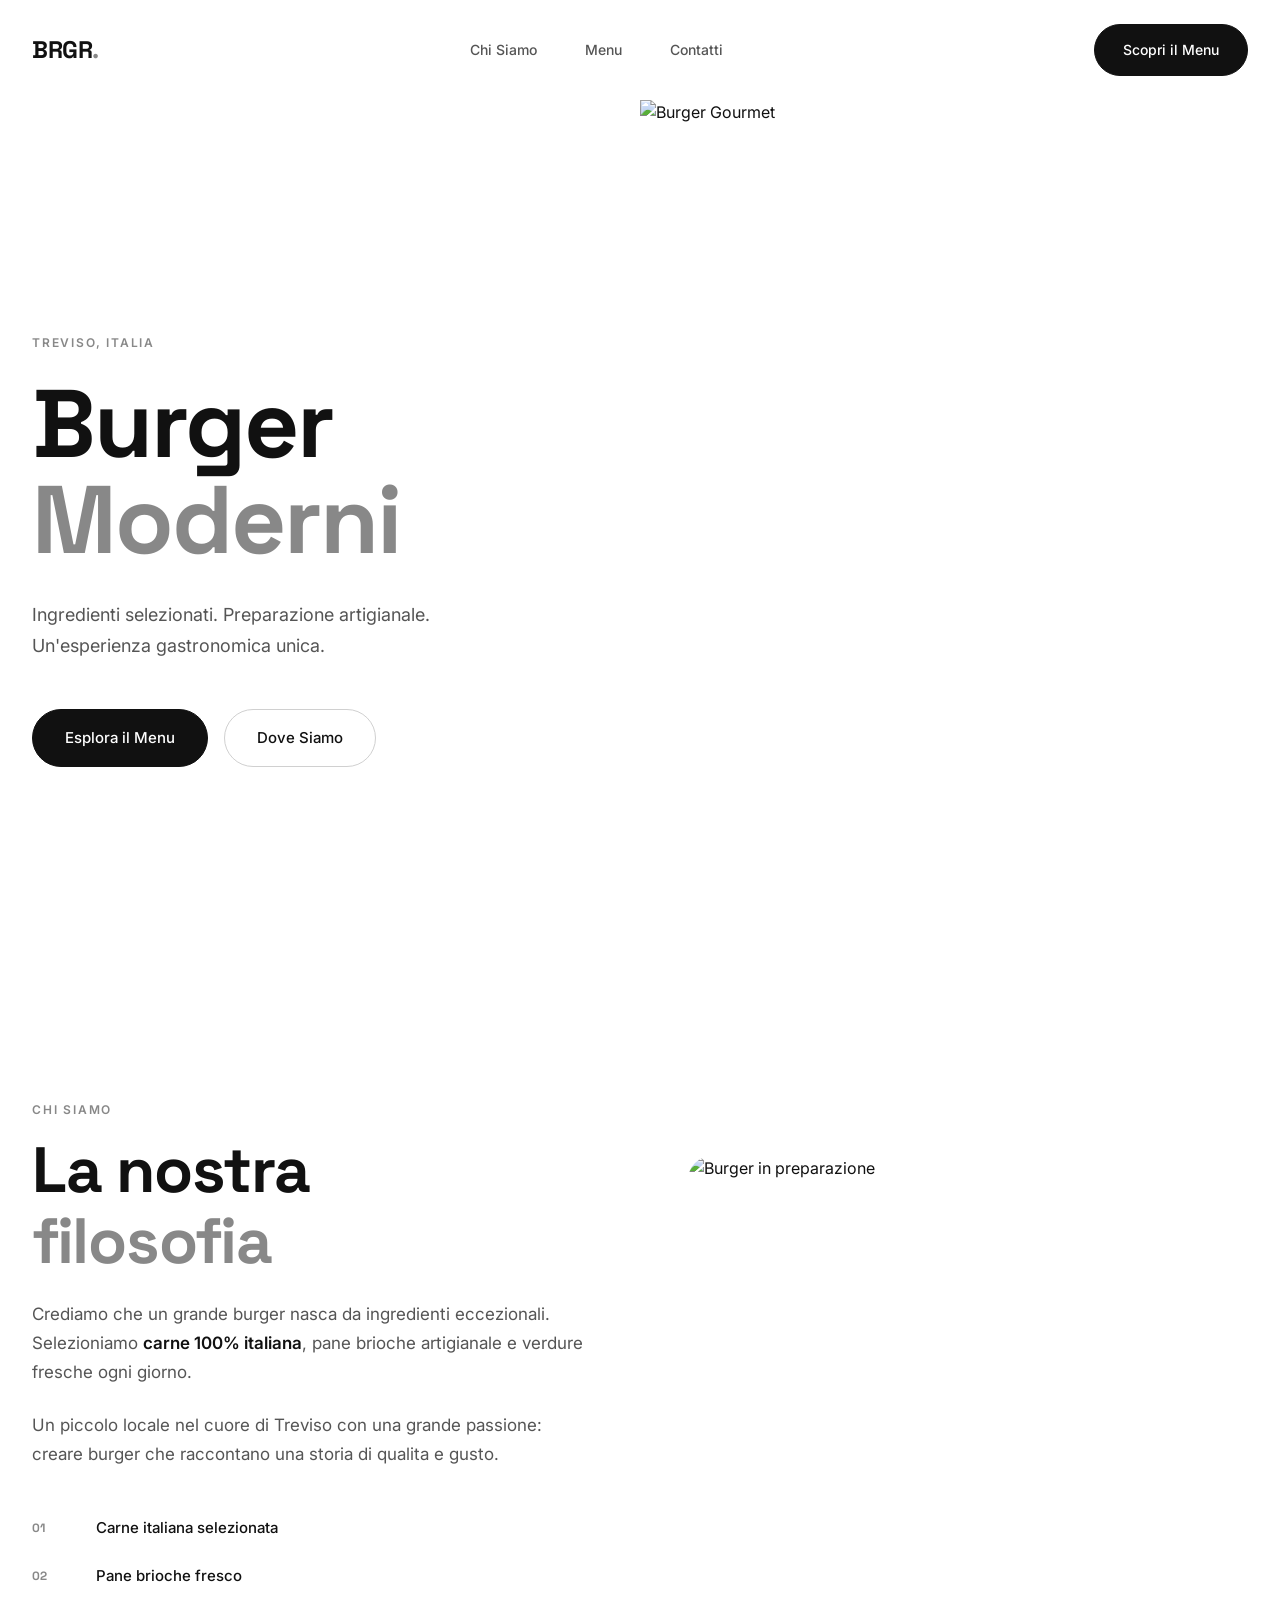
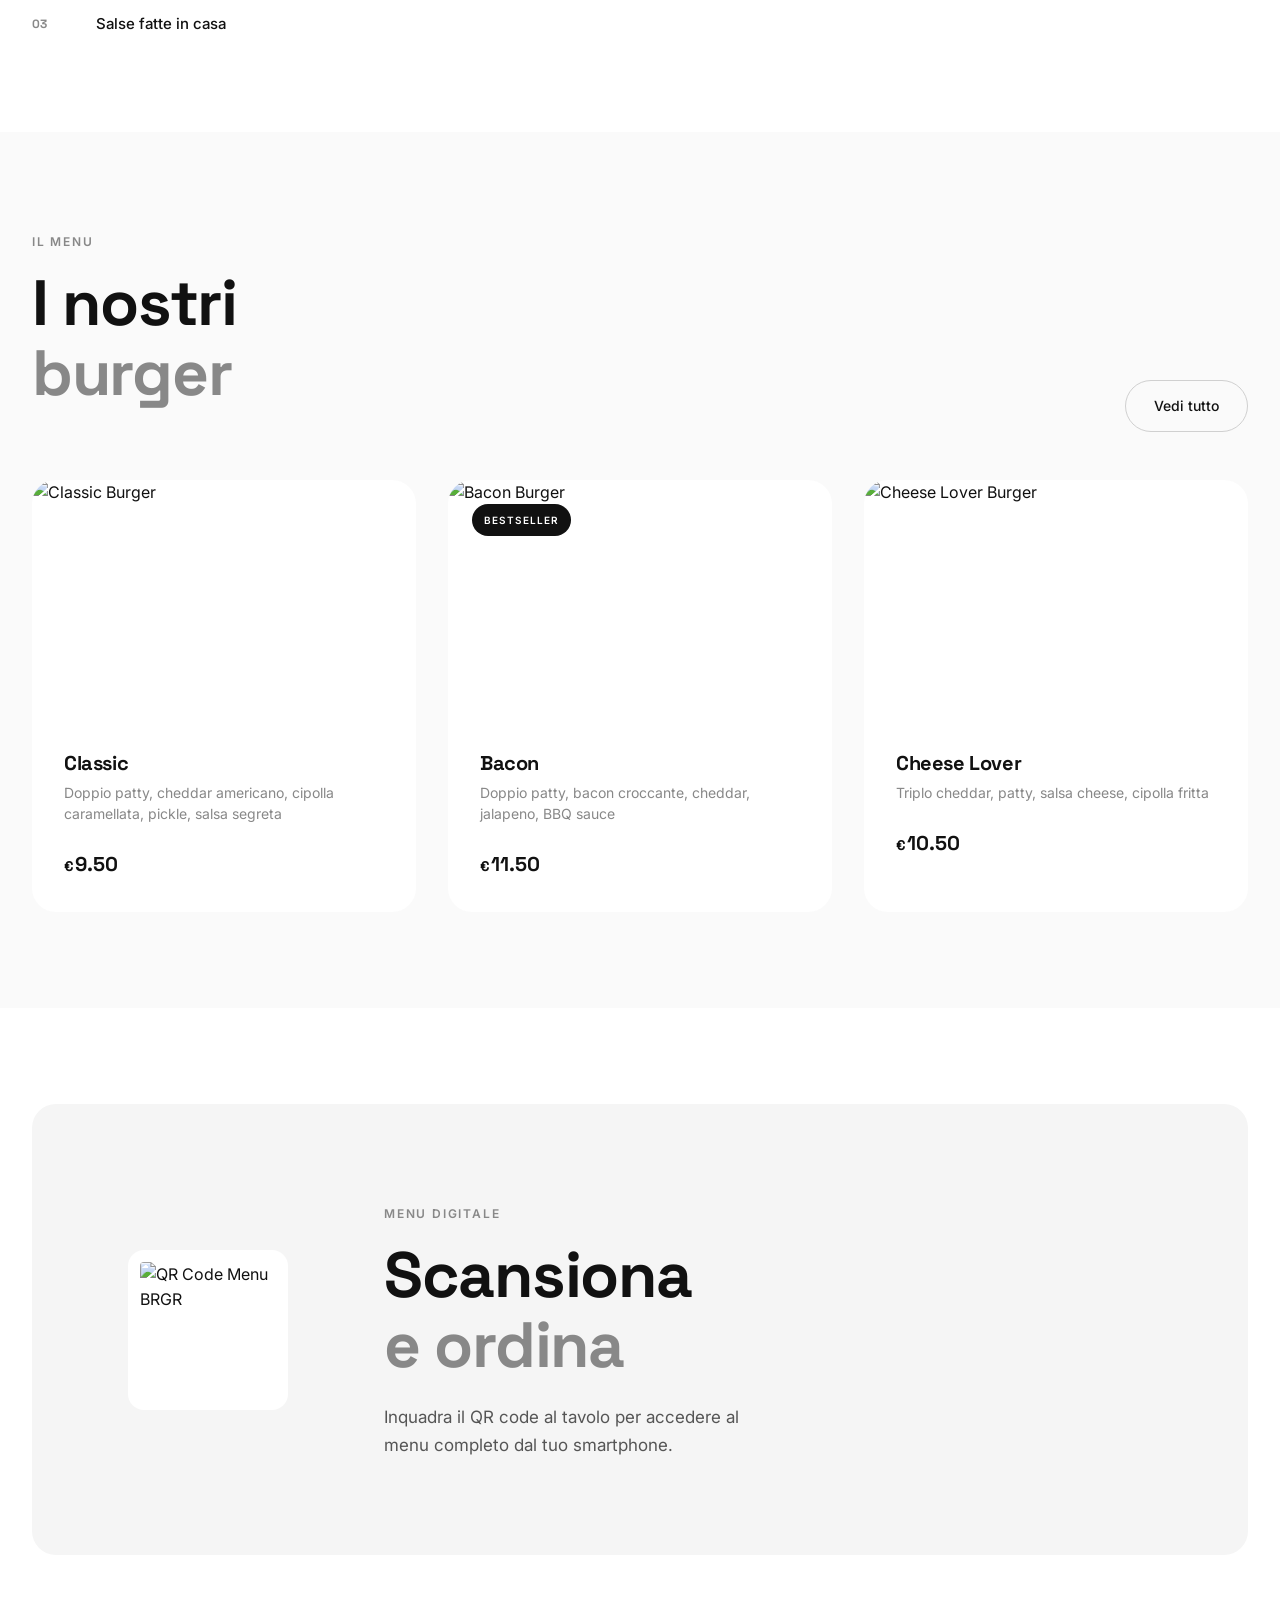
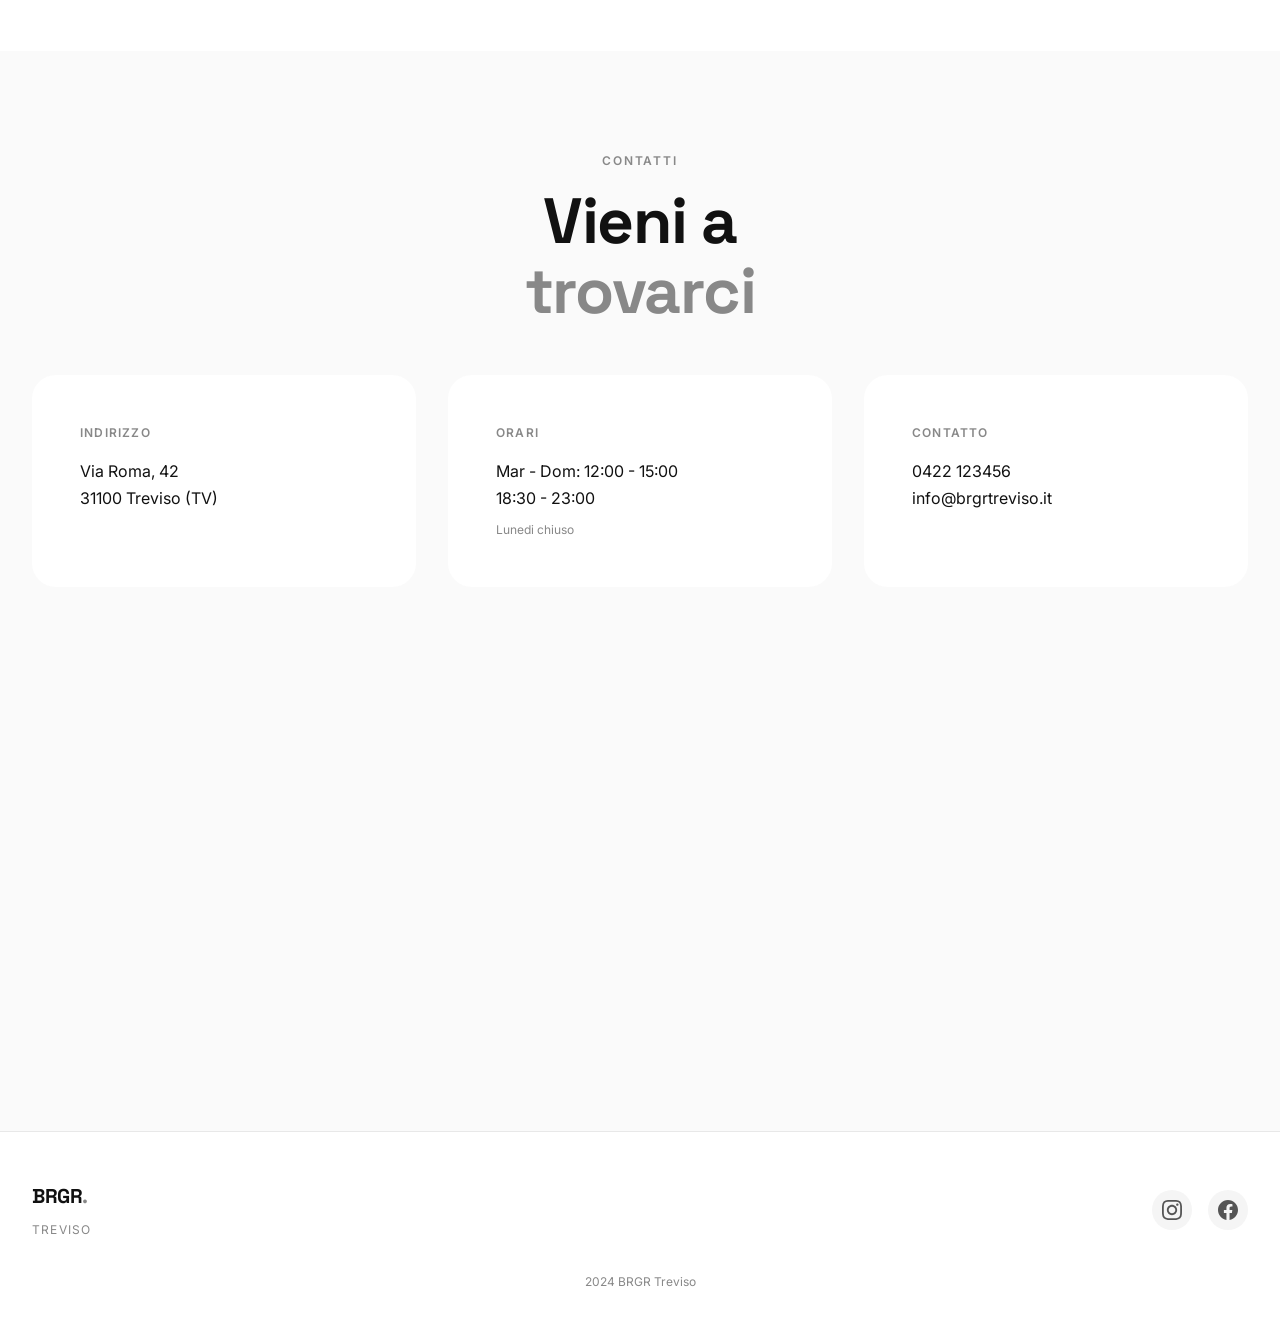
==== index.html @ 67b31c90 "Initial commit: Burger Modern website - Homepage (index.html) - Menu page (menu.html) - Styles (styl" ====
<!DOCTYPE html>
<html lang="it">
<head>
    <meta charset="UTF-8">
    <meta name="viewport" content="width=device-width, initial-scale=1.0">
    <title>BRGR Treviso | Hamburgeria Moderna</title>
    <meta name="description" content="BRGR Treviso - Burger artigianali moderni nel cuore di Treviso. Carne 100% italiana, ingredienti freschi e birre artigianali.">

    <!-- Font Modern/Minimal -->
    <link rel="preconnect" href="https://fonts.googleapis.com">
    <link rel="preconnect" href="https://fonts.gstatic.com" crossorigin>
    <link href="https://fonts.googleapis.com/css2?family=Space+Grotesk:wght@400;500;700&family=Inter:wght@400;500;600&display=swap" rel="stylesheet">

    <link rel="stylesheet" href="styles.css">
</head>
<body>
    <!-- Header -->
    <header class="header">
        <div class="container">
            <a href="index.html" class="logo">
                <span class="logo-text">BRGR<span class="highlight">.</span></span>
            </a>
            <nav class="nav">
                <a href="#chi-siamo">Chi Siamo</a>
                <a href="menu.html">Menu</a>
                <a href="#contatti">Contatti</a>
            </nav>
            <a href="menu.html" class="btn btn-primary">Scopri il Menu</a>
            <button class="mobile-menu-btn" aria-label="Menu">
                <span></span>
                <span></span>
            </button>
        </div>
    </header>

    <!-- Hero Section -->
    <section class="hero">
        <div class="hero-content">
            <p class="hero-tag">Treviso, Italia</p>
            <h1 class="hero-title">Burger<br><span class="highlight">Moderni</span></h1>
            <p class="hero-desc">Ingredienti selezionati. Preparazione artigianale.<br>Un'esperienza gastronomica unica.</p>
            <div class="hero-buttons">
                <a href="menu.html" class="btn btn-primary btn-lg">Esplora il Menu</a>
                <a href="#contatti" class="btn btn-outline btn-lg">Dove Siamo</a>
            </div>
        </div>
        <div class="hero-image">
            <img src="https://images.unsplash.com/photo-1568901346375-23c9450c58cd?w=800" alt="Burger Gourmet">
        </div>
    </section>

    <!-- Chi Siamo -->
    <section id="chi-siamo" class="section section-about">
        <div class="container">
            <div class="section-grid">
                <div class="about-content">
                    <span class="section-tag">Chi Siamo</span>
                    <h2 class="section-title">La nostra<br><span class="highlight">filosofia</span></h2>
                    <p>Crediamo che un grande burger nasca da ingredienti eccezionali. Selezioniamo <strong>carne 100% italiana</strong>, pane brioche artigianale e verdure fresche ogni giorno.</p>
                    <p>Un piccolo locale nel cuore di Treviso con una grande passione: creare burger che raccontano una storia di qualita e gusto.</p>
                    <div class="features">
                        <div class="feature">
                            <span class="feature-number">01</span>
                            <span class="feature-text">Carne italiana selezionata</span>
                        </div>
                        <div class="feature">
                            <span class="feature-number">02</span>
                            <span class="feature-text">Pane brioche fresco</span>
                        </div>
                        <div class="feature">
                            <span class="feature-number">03</span>
                            <span class="feature-text">Salse fatte in casa</span>
                        </div>
                    </div>
                </div>
                <div class="about-image">
                    <img src="https://dynamic-media-cdn.tripadvisor.com/media/photo-o/25/18/0e/8a/original-smash-burger.jpg?w=600&h=-1&s=1" alt="Burger in preparazione" class="about-img">
                </div>
            </div>
        </div>
    </section>

    <!-- Menu Preview -->
    <section class="section section-menu-preview">
        <div class="container">
            <div class="section-header">
                <div>
                    <span class="section-tag">Il Menu</span>
                    <h2 class="section-title">I nostri<br><span class="highlight">burger</span></h2>
                </div>
                <a href="menu.html" class="btn btn-outline">Vedi tutto</a>
            </div>

            <div class="menu-preview-grid">
                <div class="menu-card">
                    <div class="menu-card-image">
                        <img src="https://images.unsplash.com/photo-1568901346375-23c9450c58cd?w=400" alt="Classic Burger">
                    </div>
                    <div class="menu-card-content">
                        <h3>Classic</h3>
                        <p>Doppio patty, cheddar americano, cipolla caramellata, pickle, salsa segreta</p>
                        <span class="price">9.50</span>
                    </div>
                </div>
                <div class="menu-card">
                    <span class="badge">Bestseller</span>
                    <div class="menu-card-image">
                        <img src="https://images.unsplash.com/photo-1553979459-d2229ba7433b?w=400" alt="Bacon Burger">
                    </div>
                    <div class="menu-card-content">
                        <h3>Bacon</h3>
                        <p>Doppio patty, bacon croccante, cheddar, jalapeno, BBQ sauce</p>
                        <span class="price">11.50</span>
                    </div>
                </div>
                <div class="menu-card">
                    <div class="menu-card-image">
                        <img src="https://images.unsplash.com/photo-1594212699903-ec8a3eca50f5?w=400" alt="Cheese Lover Burger">
                    </div>
                    <div class="menu-card-content">
                        <h3>Cheese Lover</h3>
                        <p>Triplo cheddar, patty, salsa cheese, cipolla fritta</p>
                        <span class="price">10.50</span>
                    </div>
                </div>
            </div>
        </div>
    </section>

    <!-- QR Code Section -->
    <section class="section section-qr">
        <div class="container">
            <div class="qr-box">
                <div class="qr-image">
                    <img src="../images/qr-code.png" alt="QR Code Menu BRGR" class="qr-code-img">
                </div>
                <div class="qr-content">
                    <span class="section-tag">Menu Digitale</span>
                    <h2 class="section-title">Scansiona<br><span class="highlight">e ordina</span></h2>
                    <p>Inquadra il QR code al tavolo per accedere al menu completo dal tuo smartphone.</p>
                </div>
            </div>
        </div>
    </section>

    <!-- Contatti -->
    <section id="contatti" class="section section-contact">
        <div class="container">
            <div class="section-header-center">
                <span class="section-tag">Contatti</span>
                <h2 class="section-title">Vieni a<br><span class="highlight">trovarci</span></h2>
            </div>

            <div class="contact-grid">
                <div class="contact-card">
                    <span class="contact-label">Indirizzo</span>
                    <p>Via Roma, 42<br>31100 Treviso (TV)</p>
                </div>
                <div class="contact-card">
                    <span class="contact-label">Orari</span>
                    <p>Mar - Dom: 12:00 - 15:00<br>18:30 - 23:00</p>
                    <span class="contact-note">Lunedi chiuso</span>
                </div>
                <div class="contact-card">
                    <span class="contact-label">Contatto</span>
                    <p>0422 123456<br>info@brgrtreviso.it</p>
                </div>
            </div>

            <a href="https://www.google.com/maps/place/Piazza+dei+Signori,+31100+Treviso+TV/@45.6669,12.2428,17z" target="_blank" rel="noopener noreferrer" class="map-container">
                <iframe
                    src="https://www.google.com/maps/embed?pb=!1m18!1m12!1m3!1d2788.5!2d12.2428!3d45.6669!2m3!1f0!2f0!3f0!3m2!1i1024!2i768!4f13.1!3m3!1m2!1s0x477940a7a5d0e0e5%3A0x1!2sPiazza%20dei%20Signori%2C%20Treviso!5e0!3m2!1sit!2sit!4v1"
                    width="100%"
                    height="400"
                    style="border:0;"
                    allowfullscreen=""
                    loading="lazy"
                    referrerpolicy="no-referrer-when-downgrade">
                </iframe>
                <div class="map-overlay">
                    <span class="map-cta">Apri in Google Maps</span>
                </div>
            </a>
        </div>
    </section>

    <!-- Footer -->
    <footer class="footer">
        <div class="container">
            <div class="footer-content">
                <div class="footer-logo">
                    <span class="logo-text">BRGR<span class="highlight">.</span></span>
                    <p>Treviso</p>
                </div>
                <div class="footer-social">
                    <a href="#" class="social-link" aria-label="Instagram">
                        <svg width="20" height="20" viewBox="0 0 24 24" fill="currentColor">
                            <path d="M12 2.163c3.204 0 3.584.012 4.85.07 3.252.148 4.771 1.691 4.919 4.919.058 1.265.069 1.645.069 4.849 0 3.205-.012 3.584-.069 4.849-.149 3.225-1.664 4.771-4.919 4.919-1.266.058-1.644.07-4.85.07-3.204 0-3.584-.012-4.849-.07-3.26-.149-4.771-1.699-4.919-4.92-.058-1.265-.07-1.644-.07-4.849 0-3.204.013-3.583.07-4.849.149-3.227 1.664-4.771 4.919-4.919 1.266-.057 1.645-.069 4.849-.069zm0-2.163c-3.259 0-3.667.014-4.947.072-4.358.2-6.78 2.618-6.98 6.98-.059 1.281-.073 1.689-.073 4.948 0 3.259.014 3.668.072 4.948.2 4.358 2.618 6.78 6.98 6.98 1.281.058 1.689.072 4.948.072 3.259 0 3.668-.014 4.948-.072 4.354-.2 6.782-2.618 6.979-6.98.059-1.28.073-1.689.073-4.948 0-3.259-.014-3.667-.072-4.947-.196-4.354-2.617-6.78-6.979-6.98-1.281-.059-1.69-.073-4.949-.073zm0 5.838c-3.403 0-6.162 2.759-6.162 6.162s2.759 6.163 6.162 6.163 6.162-2.759 6.162-6.163c0-3.403-2.759-6.162-6.162-6.162zm0 10.162c-2.209 0-4-1.79-4-4 0-2.209 1.791-4 4-4s4 1.791 4 4c0 2.21-1.791 4-4 4zm6.406-11.845c-.796 0-1.441.645-1.441 1.44s.645 1.44 1.441 1.44c.795 0 1.439-.645 1.439-1.44s-.644-1.44-1.439-1.44z"/>
                        </svg>
                    </a>
                    <a href="#" class="social-link" aria-label="Facebook">
                        <svg width="20" height="20" viewBox="0 0 24 24" fill="currentColor">
                            <path d="M24 12.073c0-6.627-5.373-12-12-12s-12 5.373-12 12c0 5.99 4.388 10.954 10.125 11.854v-8.385H7.078v-3.47h3.047V9.43c0-3.007 1.792-4.669 4.533-4.669 1.312 0 2.686.235 2.686.235v2.953H15.83c-1.491 0-1.956.925-1.956 1.874v2.25h3.328l-.532 3.47h-2.796v8.385C19.612 23.027 24 18.062 24 12.073z"/>
                        </svg>
                    </a>
                </div>
            </div>
            <div class="footer-bottom">
                <p>2024 BRGR Treviso</p>
            </div>
        </div>
    </footer>

    <script src="../script.js"></script>
</body>
</html>
---- styles.css ----
/* =====================================================
   BRGR TREVISO - MODERN MINIMAL STYLE
   Tema: Bianco & Minimalista / Clean Design
   Font: Space Grotesk (modern/geometric)
   ===================================================== */

/* CSS Variables */
:root {
    /* Colors - Modern Minimal */
    --color-white: #ffffff;
    --color-off-white: #fafafa;
    --color-light: #f5f5f5;
    --color-gray-lighter: #e8e8e8;
    --color-gray-light: #d0d0d0;
    --color-gray: #888888;
    --color-gray-dark: #555555;
    --color-dark: #333333;
    --color-darker: #222222;
    --color-black: #111111;

    /* Accent Color */
    --color-accent: #111111;
    --color-accent-light: #333333;

    /* Fonts */
    --font-heading: 'Space Grotesk', sans-serif;
    --font-body: 'Inter', sans-serif;

    /* Spacing */
    --spacing-xs: 0.5rem;
    --spacing-sm: 1rem;
    --spacing-md: 1.5rem;
    --spacing-lg: 2rem;
    --spacing-xl: 3rem;
    --spacing-xxl: 6rem;

    /* Transitions */
    --transition-fast: 0.2s ease;
    --transition-normal: 0.3s ease;
    --transition-slow: 0.5s ease;

    /* Border Radius */
    --radius-sm: 8px;
    --radius-md: 16px;
    --radius-lg: 24px;
    --radius-full: 9999px;
}

/* Reset & Base */
*, *::before, *::after {
    box-sizing: border-box;
    margin: 0;
    padding: 0;
}

html {
    scroll-behavior: smooth;
}

body {
    font-family: var(--font-body);
    background-color: var(--color-white);
    color: var(--color-black);
    line-height: 1.6;
    -webkit-font-smoothing: antialiased;
    -moz-osx-font-smoothing: grayscale;
}

a {
    color: inherit;
    text-decoration: none;
    transition: all var(--transition-fast);
}

img {
    max-width: 100%;
    height: auto;
    display: block;
}

/* Container */
.container {
    width: 100%;
    max-width: 1280px;
    margin: 0 auto;
    padding: 0 var(--spacing-lg);
}

/* =====================================================
   TYPOGRAPHY
   ===================================================== */

h1, h2, h3, h4, h5, h6 {
    font-family: var(--font-heading);
    font-weight: 700;
    letter-spacing: -0.02em;
    line-height: 1.1;
}

.highlight {
    color: var(--color-gray);
}

.section-tag {
    display: inline-block;
    font-family: var(--font-body);
    font-size: 0.75rem;
    font-weight: 600;
    letter-spacing: 0.15em;
    color: var(--color-gray);
    text-transform: uppercase;
    margin-bottom: var(--spacing-sm);
}

.section-title {
    font-size: clamp(2.5rem, 5vw, 4rem);
    margin-bottom: var(--spacing-md);
    color: var(--color-black);
}

.text-center {
    text-align: center;
}

/* =====================================================
   BUTTONS
   ===================================================== */

.btn {
    display: inline-flex;
    align-items: center;
    justify-content: center;
    font-family: var(--font-body);
    font-size: 0.875rem;
    font-weight: 500;
    padding: 0.875rem 1.75rem;
    border: 1px solid transparent;
    border-radius: var(--radius-full);
    cursor: pointer;
    transition: all var(--transition-normal);
    text-decoration: none;
}

.btn-primary {
    background: var(--color-black);
    color: var(--color-white);
    border-color: var(--color-black);
}

.btn-primary:hover {
    background: var(--color-dark);
    transform: translateY(-2px);
    box-shadow: 0 8px 30px rgba(0, 0, 0, 0.12);
}

.btn-outline {
    background: transparent;
    color: var(--color-black);
    border-color: var(--color-gray-light);
}

.btn-outline:hover {
    background: var(--color-light);
    border-color: var(--color-gray);
}

.btn-lg {
    padding: 1rem 2rem;
    font-size: 0.9375rem;
}

/* =====================================================
   HEADER
   ===================================================== */

.header {
    position: fixed;
    top: 0;
    left: 0;
    right: 0;
    z-index: 1000;
    padding: var(--spacing-md) 0;
    background: rgba(255, 255, 255, 0.9);
    backdrop-filter: blur(20px);
    -webkit-backdrop-filter: blur(20px);
    transition: all var(--transition-normal);
}

.header.scrolled {
    box-shadow: 0 1px 0 rgba(0, 0, 0, 0.08);
}

.header .container {
    display: flex;
    align-items: center;
    justify-content: space-between;
}

.logo {
    display: flex;
    align-items: center;
}

.logo-text {
    font-family: var(--font-heading);
    font-size: 1.5rem;
    font-weight: 700;
    letter-spacing: -0.02em;
}

.logo-text .highlight {
    color: var(--color-gray);
}

.nav {
    display: flex;
    gap: var(--spacing-xl);
}

.nav a {
    font-size: 0.875rem;
    font-weight: 500;
    color: var(--color-gray-dark);
}

.nav a:hover,
.nav a.active {
    color: var(--color-black);
}

.mobile-menu-btn {
    display: none;
    flex-direction: column;
    gap: 6px;
    background: none;
    border: none;
    cursor: pointer;
    padding: 8px;
}

.mobile-menu-btn span {
    display: block;
    width: 20px;
    height: 1.5px;
    background: var(--color-black);
    transition: all var(--transition-fast);
}

/* =====================================================
   HERO SECTION
   ===================================================== */

.hero {
    min-height: 100vh;
    display: grid;
    grid-template-columns: 1fr 1fr;
    align-items: center;
    padding-top: 100px;
    overflow: hidden;
}

.hero-content {
    padding: var(--spacing-xxl);
    padding-left: calc((100vw - 1280px) / 2 + var(--spacing-lg));
}

.hero-tag {
    font-size: 0.75rem;
    font-weight: 600;
    letter-spacing: 0.15em;
    text-transform: uppercase;
    color: var(--color-gray);
    margin-bottom: var(--spacing-md);
}

.hero-title {
    font-size: clamp(3.5rem, 8vw, 6rem);
    line-height: 1;
    margin-bottom: var(--spacing-lg);
}

.hero-desc {
    font-size: 1.125rem;
    color: var(--color-gray-dark);
    margin-bottom: var(--spacing-xl);
    line-height: 1.7;
    max-width: 400px;
}

.hero-buttons {
    display: flex;
    gap: var(--spacing-sm);
    flex-wrap: wrap;
}

.hero-image {
    height: 100vh;
    position: relative;
}

.hero-image img {
    width: 100%;
    height: 100%;
    object-fit: cover;
}

/* =====================================================
   SECTIONS
   ===================================================== */

.section {
    padding: var(--spacing-xxl) 0;
}

.section-about {
    background: var(--color-white);
}

.section-grid {
    display: grid;
    grid-template-columns: 1fr 1fr;
    gap: var(--spacing-xxl);
    align-items: center;
}

.about-content p {
    color: var(--color-gray-dark);
    margin-bottom: var(--spacing-md);
    font-size: 1.0625rem;
    line-height: 1.7;
}

.about-content p strong {
    color: var(--color-black);
    font-weight: 600;
}

.about-image .about-img {
    width: 100%;
    height: auto;
    border-radius: var(--radius-lg);
    object-fit: cover;
    aspect-ratio: 4/3;
}

.features {
    display: flex;
    flex-direction: column;
    gap: var(--spacing-md);
    margin-top: var(--spacing-xl);
}

.feature {
    display: flex;
    align-items: center;
    gap: var(--spacing-md);
}

.feature-number {
    font-family: var(--font-heading);
    font-size: 0.75rem;
    font-weight: 700;
    color: var(--color-gray);
    width: 40px;
}

.feature-text {
    font-size: 0.9375rem;
    font-weight: 500;
}

/* =====================================================
   MENU PREVIEW
   ===================================================== */

.section-menu-preview {
    background: var(--color-off-white);
}

.section-header {
    display: flex;
    justify-content: space-between;
    align-items: flex-end;
    margin-bottom: var(--spacing-xl);
}

.section-header-center {
    text-align: center;
    margin-bottom: var(--spacing-xl);
}

.menu-preview-grid {
    display: grid;
    grid-template-columns: repeat(3, 1fr);
    gap: var(--spacing-lg);
}

.menu-card {
    background: var(--color-white);
    border-radius: var(--radius-lg);
    overflow: hidden;
    transition: all var(--transition-normal);
    position: relative;
}

.menu-card:hover {
    transform: translateY(-8px);
    box-shadow: 0 20px 60px rgba(0, 0, 0, 0.08);
}

.menu-card .badge {
    position: absolute;
    top: var(--spacing-md);
    left: var(--spacing-md);
    background: var(--color-black);
    color: var(--color-white);
    font-size: 0.625rem;
    font-weight: 600;
    letter-spacing: 0.1em;
    text-transform: uppercase;
    padding: 0.5rem 0.75rem;
    border-radius: var(--radius-full);
    z-index: 2;
}

.menu-card-image {
    height: 240px;
    overflow: hidden;
}

.menu-card-image img {
    width: 100%;
    height: 100%;
    object-fit: cover;
    transition: transform var(--transition-slow);
}

.menu-card:hover .menu-card-image img {
    transform: scale(1.05);
}

.menu-card-content {
    padding: var(--spacing-lg);
}

.menu-card h3 {
    font-size: 1.25rem;
    margin-bottom: var(--spacing-xs);
}

.menu-card p {
    color: var(--color-gray);
    font-size: 0.875rem;
    margin-bottom: var(--spacing-md);
    line-height: 1.5;
}

.menu-card .price {
    font-family: var(--font-heading);
    font-size: 1.25rem;
    font-weight: 700;
    color: var(--color-black);
}

.menu-card .price::before {
    content: '\20AC';
    font-size: 0.875rem;
    margin-right: 2px;
}

/* =====================================================
   QR CODE SECTION
   ===================================================== */

.section-qr {
    background: var(--color-white);
}

.qr-box {
    display: flex;
    align-items: center;
    gap: var(--spacing-xxl);
    background: var(--color-light);
    padding: var(--spacing-xxl);
    border-radius: var(--radius-lg);
}

.qr-content p {
    color: var(--color-gray-dark);
    font-size: 1.0625rem;
    max-width: 400px;
}

.qr-image {
    flex-shrink: 0;
}

.qr-code-img {
    width: 160px;
    height: 160px;
    background: var(--color-white);
    border-radius: var(--radius-md);
    padding: 12px;
}

/* =====================================================
   CONTACT SECTION
   ===================================================== */

.section-contact {
    background: var(--color-off-white);
}

.contact-grid {
    display: grid;
    grid-template-columns: repeat(3, 1fr);
    gap: var(--spacing-lg);
    margin-bottom: var(--spacing-xl);
}

.contact-card {
    background: var(--color-white);
    padding: var(--spacing-xl);
    border-radius: var(--radius-lg);
}

.contact-label {
    display: block;
    font-size: 0.75rem;
    font-weight: 600;
    letter-spacing: 0.1em;
    text-transform: uppercase;
    color: var(--color-gray);
    margin-bottom: var(--spacing-sm);
}

.contact-card p {
    font-size: 1rem;
    line-height: 1.7;
    color: var(--color-black);
}

.contact-note {
    display: block;
    font-size: 0.75rem;
    color: var(--color-gray);
    margin-top: var(--spacing-xs);
}

.map-container {
    display: block;
    position: relative;
    border-radius: var(--radius-lg);
    overflow: hidden;
    cursor: pointer;
}

.map-container iframe {
    display: block;
    pointer-events: none;
    filter: grayscale(100%);
    transition: filter var(--transition-normal);
}

.map-container:hover iframe {
    filter: grayscale(0%);
}

.map-overlay {
    position: absolute;
    bottom: 0;
    left: 0;
    right: 0;
    padding: var(--spacing-lg);
    background: linear-gradient(to top, rgba(0, 0, 0, 0.6), transparent);
    display: flex;
    justify-content: center;
    opacity: 0;
    transition: opacity var(--transition-normal);
}

.map-container:hover .map-overlay {
    opacity: 1;
}

.map-cta {
    font-size: 0.875rem;
    font-weight: 500;
    color: var(--color-white);
    background: var(--color-black);
    padding: var(--spacing-sm) var(--spacing-lg);
    border-radius: var(--radius-full);
}

/* =====================================================
   FOOTER
   ===================================================== */

.footer {
    background: var(--color-white);
    padding: var(--spacing-xl) 0;
    border-top: 1px solid var(--color-gray-lighter);
}

.footer-content {
    display: flex;
    align-items: center;
    justify-content: space-between;
    margin-bottom: var(--spacing-lg);
}

.footer-logo .logo-text {
    font-size: 1.25rem;
}

.footer-logo p {
    font-size: 0.75rem;
    letter-spacing: 0.1em;
    text-transform: uppercase;
    color: var(--color-gray);
    margin-top: var(--spacing-xs);
}

.footer-social {
    display: flex;
    gap: var(--spacing-sm);
}

.social-link {
    display: flex;
    align-items: center;
    justify-content: center;
    width: 40px;
    height: 40px;
    background: var(--color-light);
    border-radius: 50%;
    color: var(--color-gray-dark);
    transition: all var(--transition-normal);
}

.social-link:hover {
    background: var(--color-black);
    color: var(--color-white);
}

.footer-bottom {
    text-align: center;
}

.footer-bottom p {
    font-size: 0.75rem;
    color: var(--color-gray);
}

/* =====================================================
   MENU PAGE
   ===================================================== */

.menu-page {
    padding-top: 100px;
}

.menu-hero {
    background: var(--color-off-white);
    padding: var(--spacing-xxl) 0;
    text-align: center;
}

.menu-hero-title {
    font-size: clamp(2.5rem, 6vw, 4rem);
    margin-bottom: var(--spacing-sm);
}

.menu-hero-desc {
    font-size: 1rem;
    color: var(--color-gray);
}

/* Menu Navigation */
.menu-nav {
    background: var(--color-white);
    position: sticky;
    top: 76px;
    z-index: 100;
    border-bottom: 1px solid var(--color-gray-lighter);
}

.menu-nav-items {
    display: flex;
    justify-content: center;
    gap: var(--spacing-lg);
    padding: var(--spacing-md) 0;
    overflow-x: auto;
}

.menu-nav-item {
    font-size: 0.875rem;
    font-weight: 500;
    padding: var(--spacing-sm) var(--spacing-md);
    border-radius: var(--radius-full);
    color: var(--color-gray);
    white-space: nowrap;
    transition: all var(--transition-fast);
}

.menu-nav-item:hover {
    color: var(--color-black);
}

.menu-nav-item.active {
    color: var(--color-white);
    background: var(--color-black);
}

/* Menu Content */
.menu-content {
    padding: var(--spacing-xl) 0 var(--spacing-xxl);
    background: var(--color-off-white);
}

.menu-section {
    margin-bottom: var(--spacing-xxl);
}

.menu-section-header {
    text-align: center;
    margin-bottom: var(--spacing-xl);
}

.menu-section-title {
    font-size: clamp(1.75rem, 4vw, 2.5rem);
    margin-bottom: var(--spacing-xs);
}

.menu-section-desc {
    color: var(--color-gray);
    font-size: 0.9375rem;
}

/* Menu Items Grid */
.menu-items {
    display: grid;
    grid-template-columns: repeat(auto-fill, minmax(300px, 1fr));
    gap: var(--spacing-lg);
}

.menu-item {
    display: flex;
    flex-direction: column;
    background: var(--color-white);
    border-radius: var(--radius-lg);
    overflow: hidden;
    transition: all var(--transition-normal);
    position: relative;
}

.menu-item:hover {
    transform: translateY(-4px);
    box-shadow: 0 12px 40px rgba(0, 0, 0, 0.06);
}

.menu-item.featured {
    box-shadow: 0 0 0 2px var(--color-black);
}

.menu-item-badge {
    position: absolute;
    top: var(--spacing-md);
    left: var(--spacing-md);
    background: var(--color-black);
    color: var(--color-white);
    font-size: 0.625rem;
    font-weight: 600;
    letter-spacing: 0.1em;
    text-transform: uppercase;
    padding: 0.4rem 0.6rem;
    border-radius: var(--radius-full);
    z-index: 2;
}

.menu-item-image {
    width: 100%;
    height: 200px;
    background: var(--color-light);
    overflow: hidden;
}

.menu-item-image img {
    width: 100%;
    height: 100%;
    object-fit: cover;
    transition: transform var(--transition-slow);
}

.menu-item:hover .menu-item-image img {
    transform: scale(1.05);
}

.menu-item-content {
    padding: var(--spacing-lg);
    display: flex;
    flex-direction: column;
    gap: 0.5rem;
    flex: 1;
}

.menu-item-header {
    display: flex;
    justify-content: space-between;
    align-items: center;
    gap: var(--spacing-sm);
}

.menu-item-name {
    font-size: 1rem;
    font-weight: 600;
    margin: 0;
}

.menu-item-price {
    font-family: var(--font-heading);
    font-size: 1.125rem;
    font-weight: 700;
    white-space: nowrap;
}

.menu-item-price::before {
    content: '\20AC';
    font-size: 0.875rem;
    margin-right: 1px;
}

.menu-item-desc {
    color: var(--color-gray);
    font-size: 0.8125rem;
    line-height: 1.5;
    margin: 0;
}

.menu-item-tags {
    display: flex;
    gap: var(--spacing-xs);
    flex-wrap: wrap;
    margin-top: auto;
}

.tag {
    font-size: 0.625rem;
    font-weight: 500;
    letter-spacing: 0.05em;
    text-transform: uppercase;
    padding: 0.25rem 0.5rem;
    border-radius: var(--radius-full);
    background: var(--color-light);
    color: var(--color-gray);
}

.tag-spicy {
    background: #fff5f5;
    color: #e53e3e;
}

.tag-veggie {
    background: #f0fff4;
    color: #38a169;
}

.tag-premium {
    background: var(--color-black);
    color: var(--color-white);
}

/* =====================================================
   RESPONSIVE
   ===================================================== */

@media (max-width: 1024px) {
    .hero {
        grid-template-columns: 1fr;
        min-height: auto;
    }

    .hero-content {
        padding: 120px var(--spacing-lg) var(--spacing-xxl);
        text-align: center;
    }

    .hero-desc {
        max-width: 100%;
    }

    .hero-buttons {
        justify-content: center;
    }

    .hero-image {
        height: 60vh;
    }

    .section-grid {
        grid-template-columns: 1fr;
        gap: var(--spacing-xl);
    }

    .menu-preview-grid {
        grid-template-columns: 1fr;
        max-width: 400px;
        margin-left: auto;
        margin-right: auto;
    }

    .contact-grid {
        grid-template-columns: 1fr;
    }

    .qr-box {
        flex-direction: column;
        text-align: center;
    }
}

@media (max-width: 768px) {
    .header .container {
        flex-wrap: wrap;
    }

    .nav {
        display: none;
        width: 100%;
        flex-direction: column;
        gap: 0;
        order: 3;
        padding: var(--spacing-md) 0;
        margin-top: var(--spacing-md);
        border-top: 1px solid var(--color-gray-lighter);
    }

    .nav.active {
        display: flex;
    }

    .nav a {
        padding: var(--spacing-sm) 0;
    }

    .header .btn {
        display: none;
    }

    .mobile-menu-btn {
        display: flex;
    }

    .section-header {
        flex-direction: column;
        align-items: flex-start;
        gap: var(--spacing-md);
    }

    .menu-items {
        grid-template-columns: 1fr;
    }

    /* Menu page mobile */
    .menu-page {
        padding-top: 70px;
    }

    .menu-nav {
        top: 70px;
    }

    .menu-section {
        scroll-margin-top: 130px;
    }

    .footer-content {
        flex-direction: column;
        gap: var(--spacing-lg);
        text-align: center;
    }
}

@media (max-width: 480px) {
    .container {
        padding: 0 var(--spacing-md);
    }

    .hero-title {
        font-size: 3rem;
    }

    .section {
        padding: var(--spacing-xl) 0;
    }
}
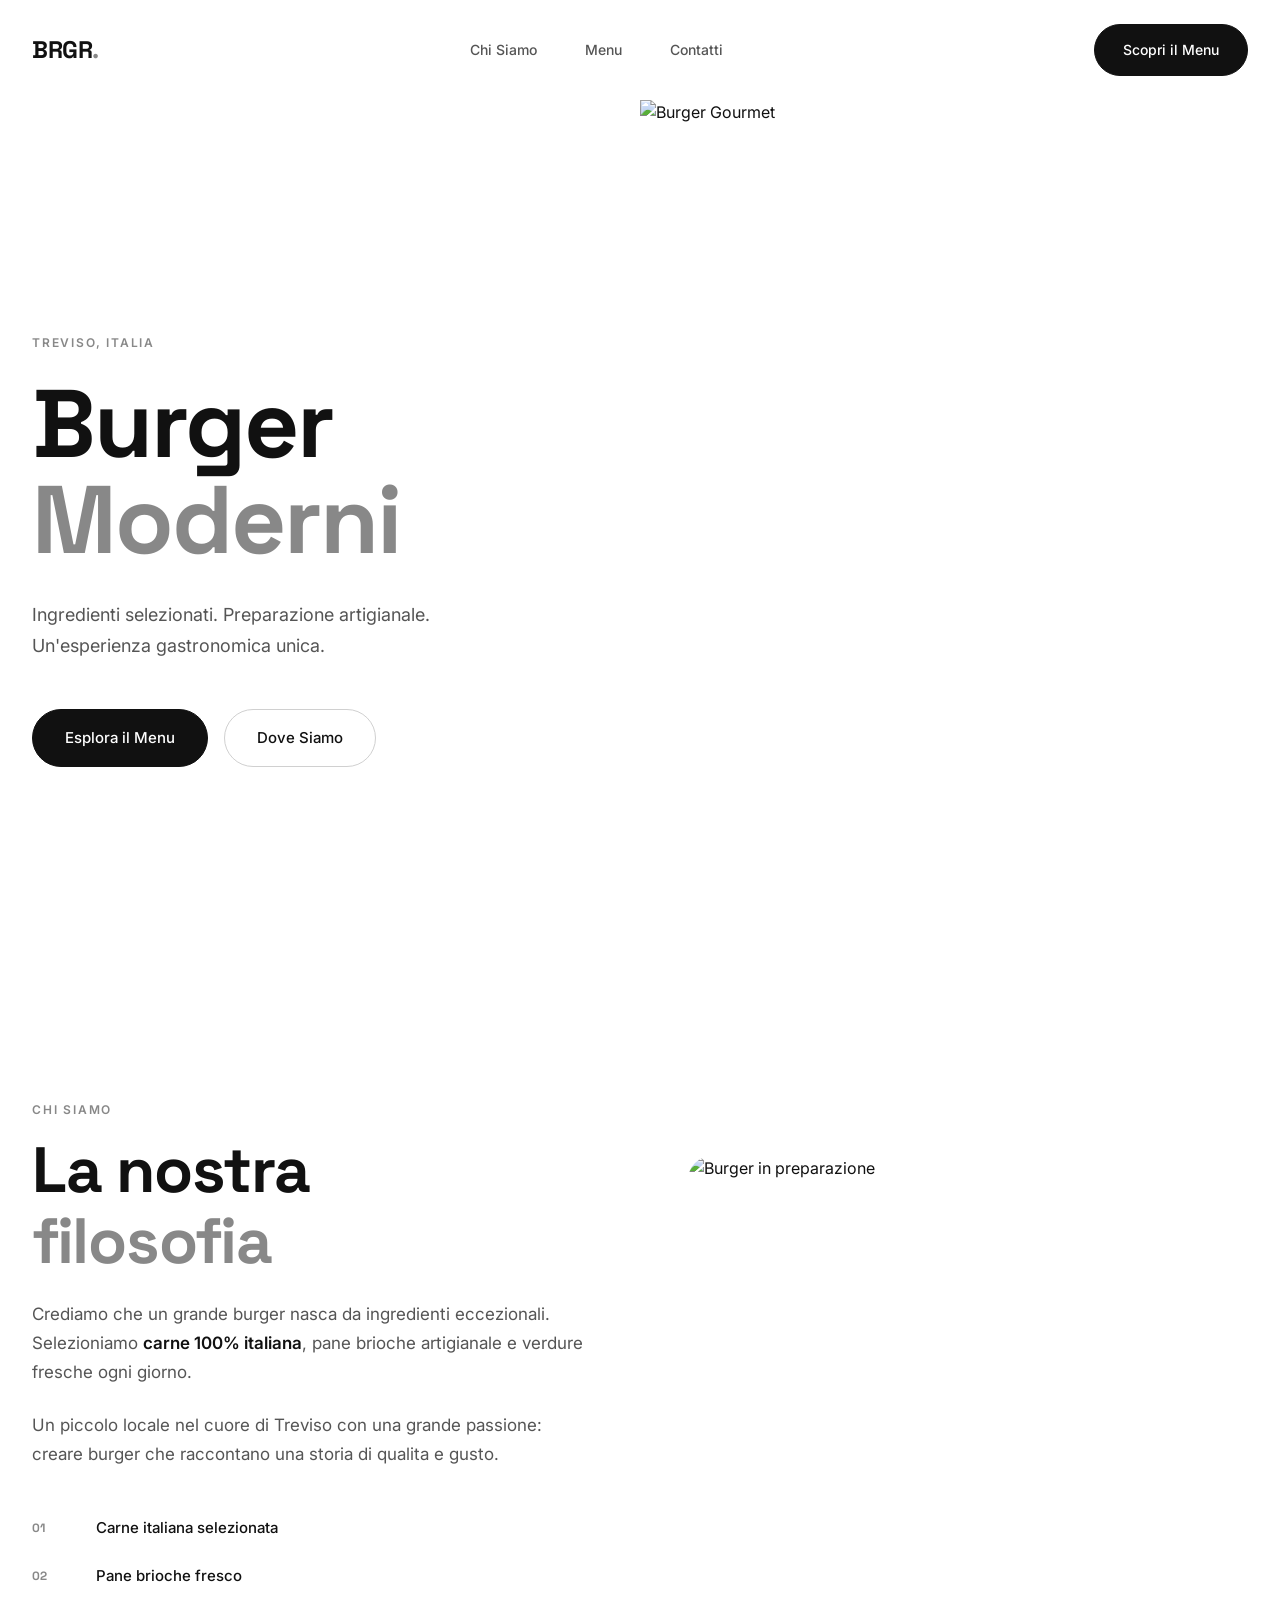
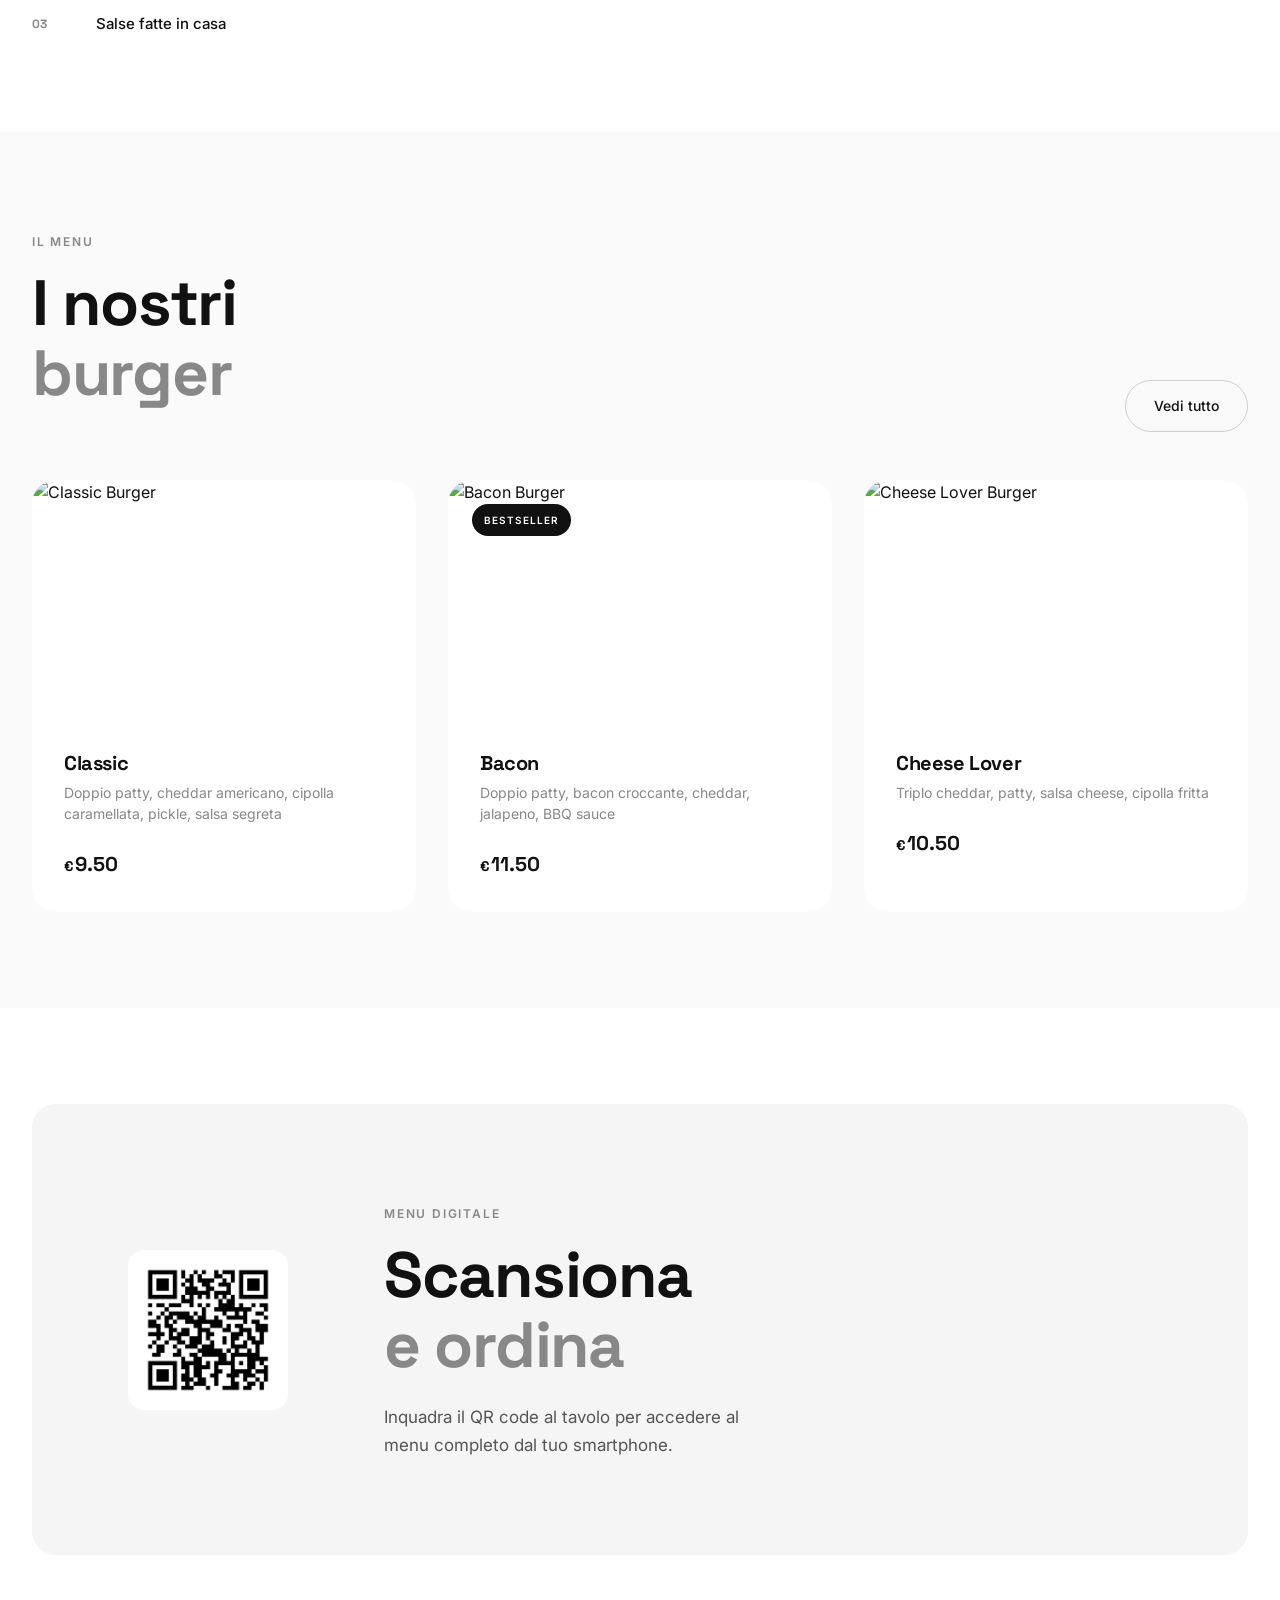
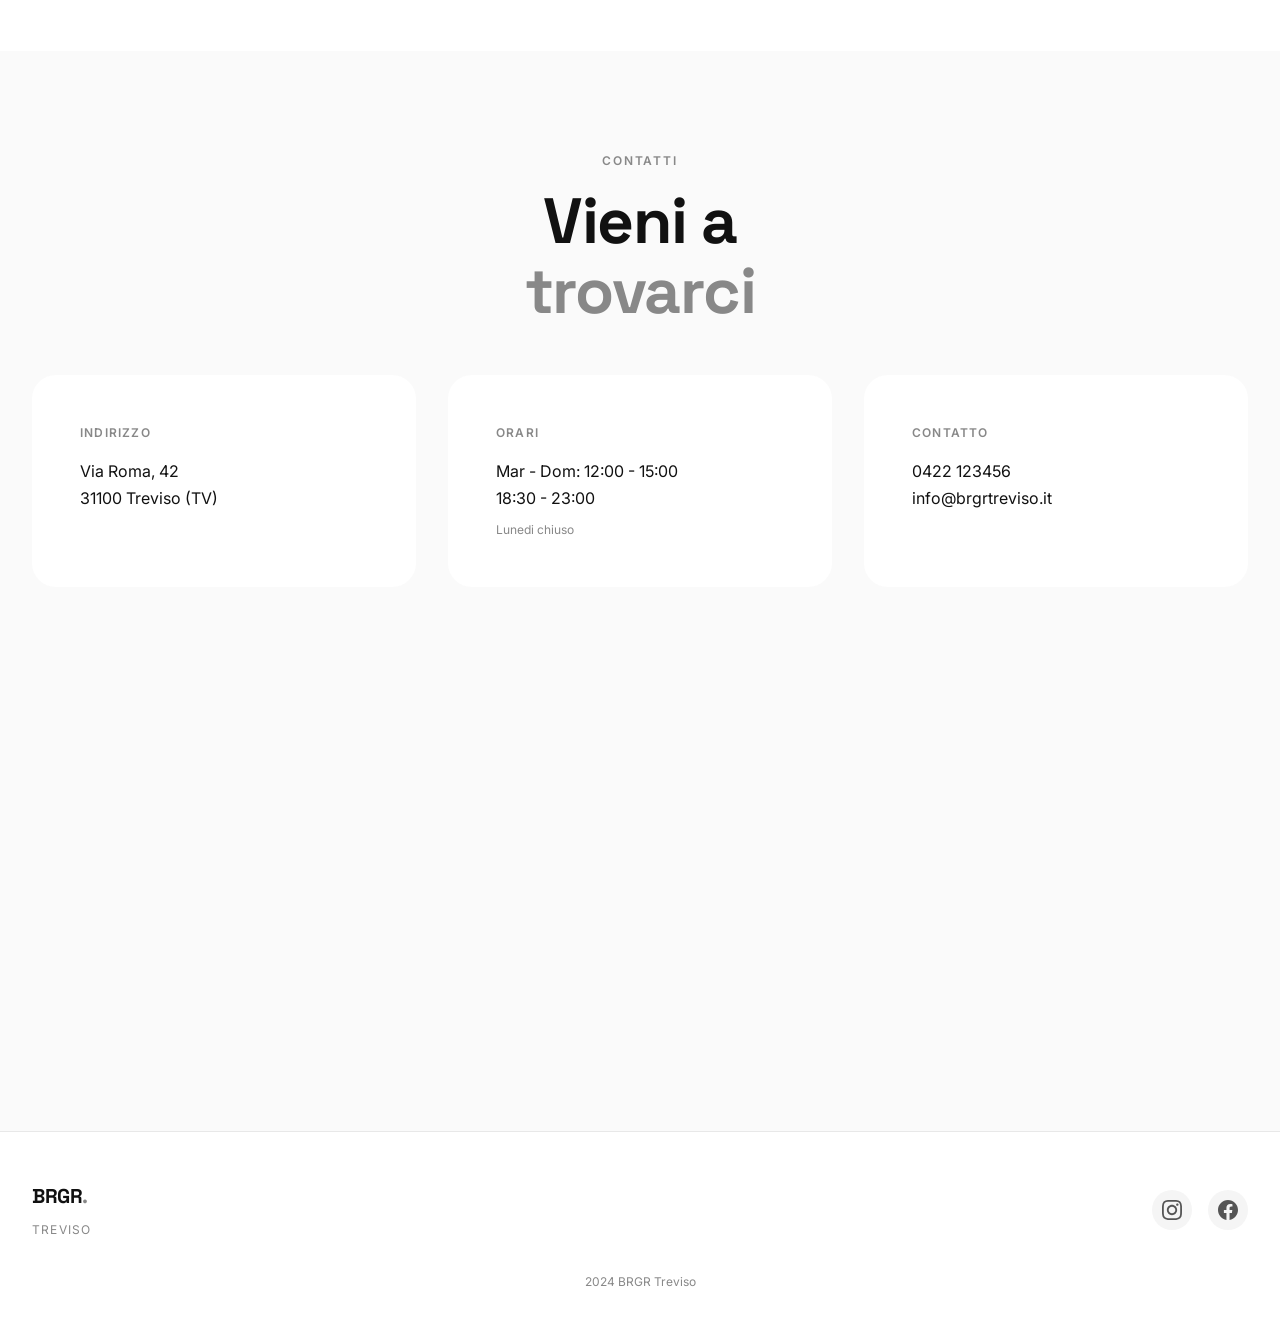
==== commit 8938ecbd: "Fix QR code image path Updated image source to use correct path: Images/qr-code (2).png  🤖 Generated" ====
--- a/index.html
+++ b/index.html
@@ -132,7 +132,7 @@
         <div class="container">
             <div class="qr-box">
                 <div class="qr-image">
-                    <img src="../images/qr-code.png" alt="QR Code Menu BRGR" class="qr-code-img">
+                    <img src="Images/qr-code (2).png" alt="QR Code Menu BRGR" class="qr-code-img">
                 </div>
                 <div class="qr-content">
                     <span class="section-tag">Menu Digitale</span>
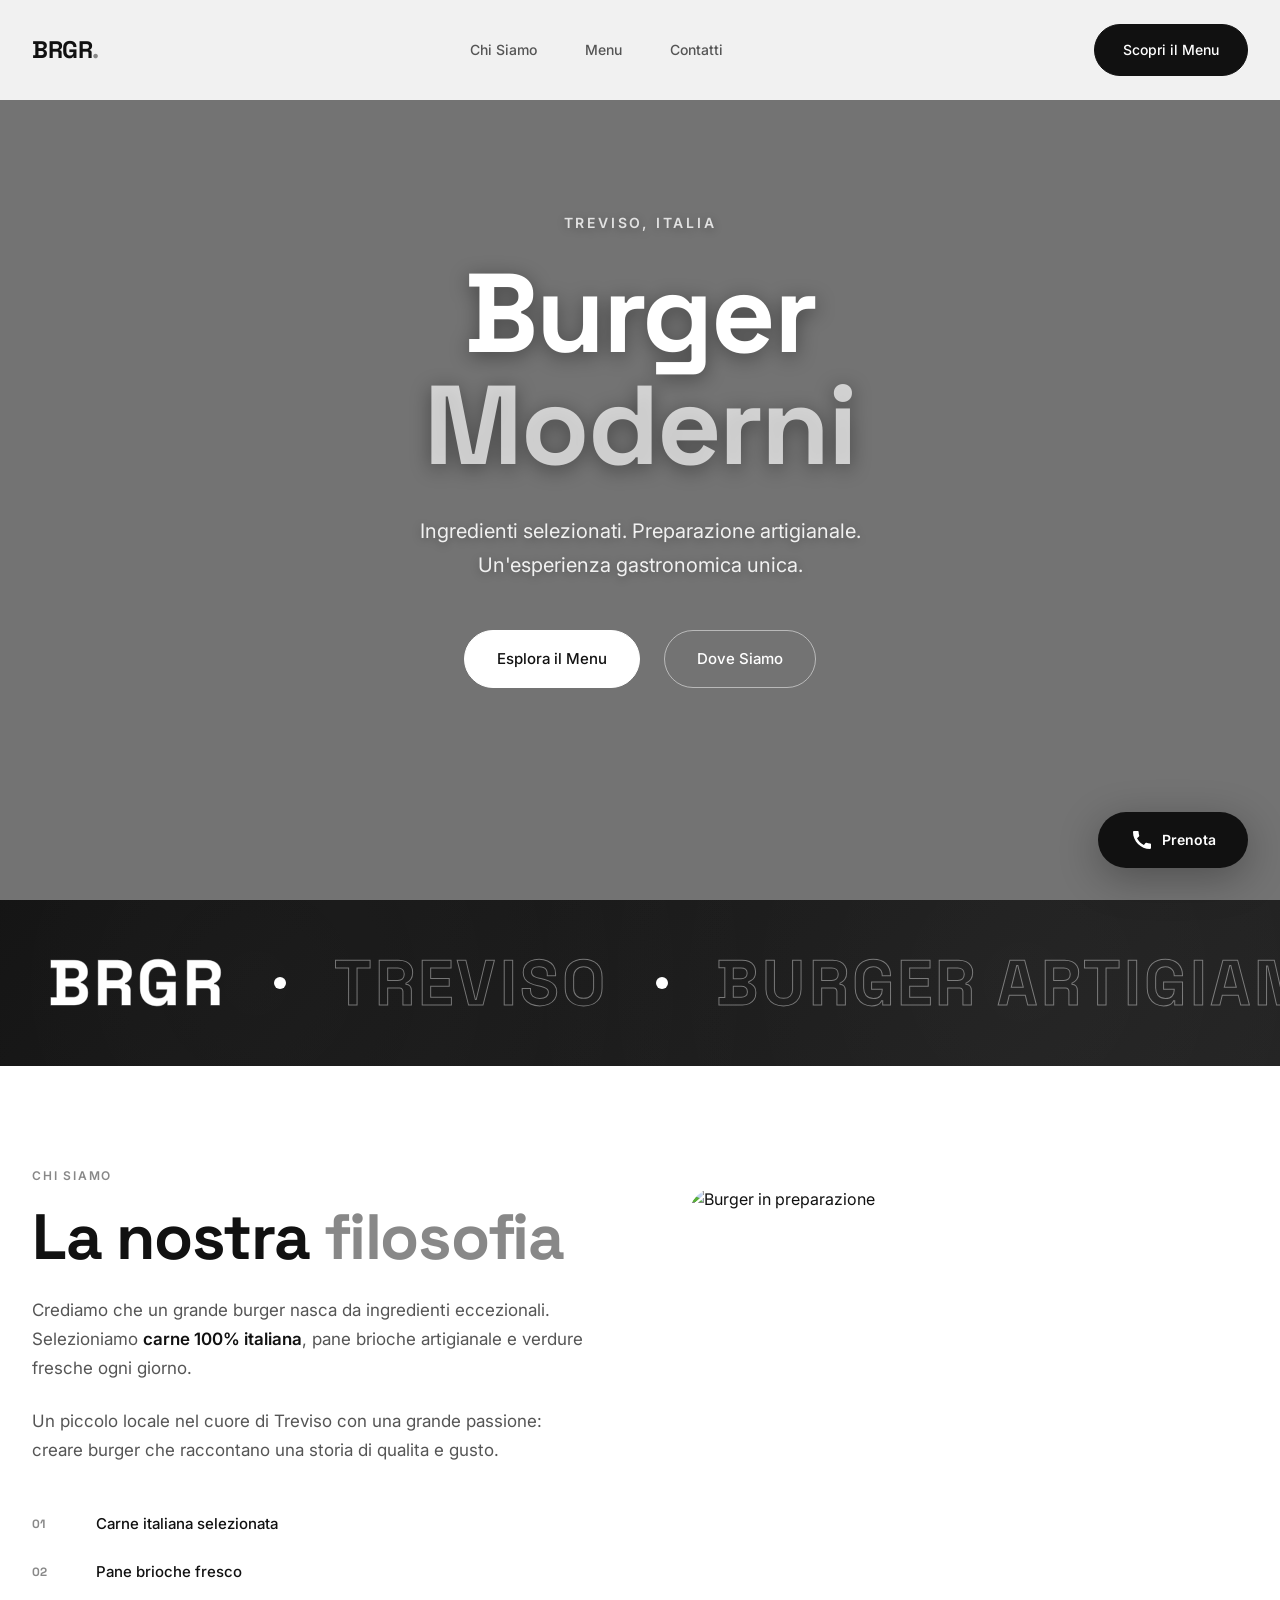
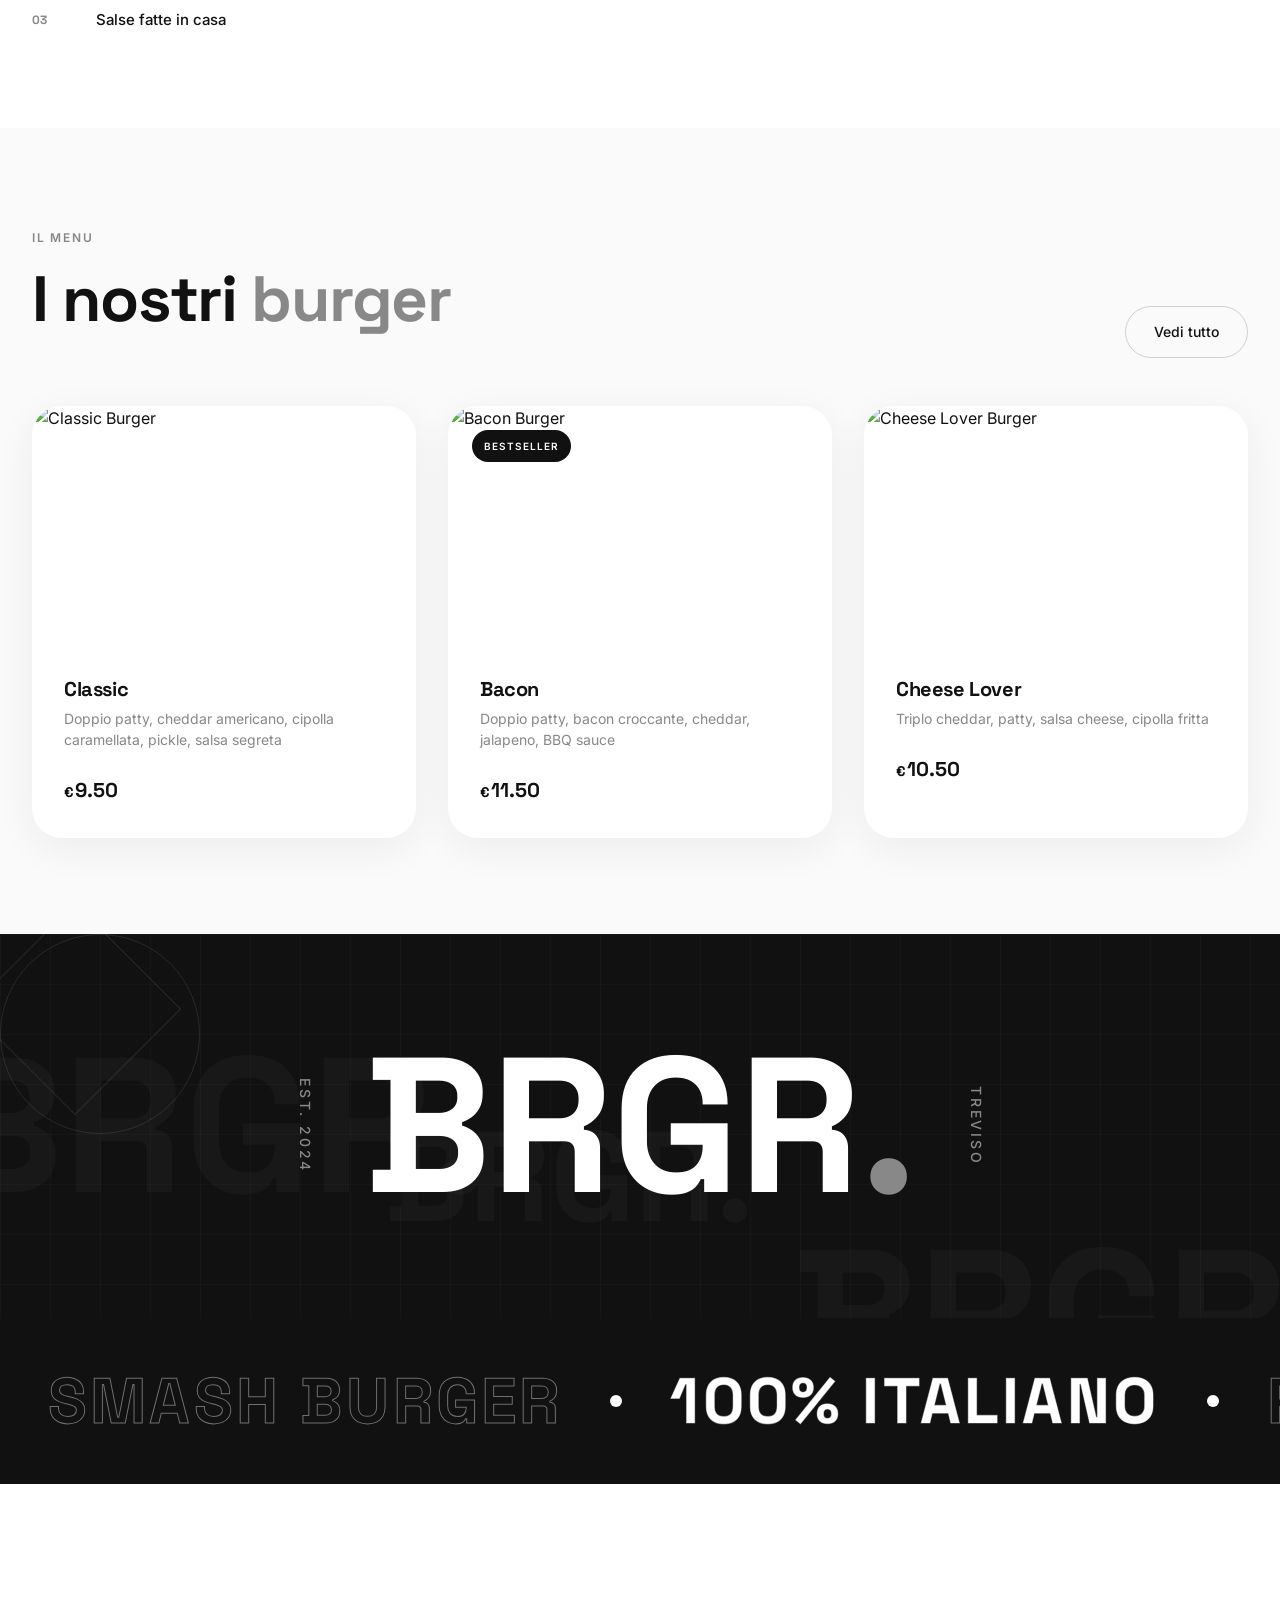
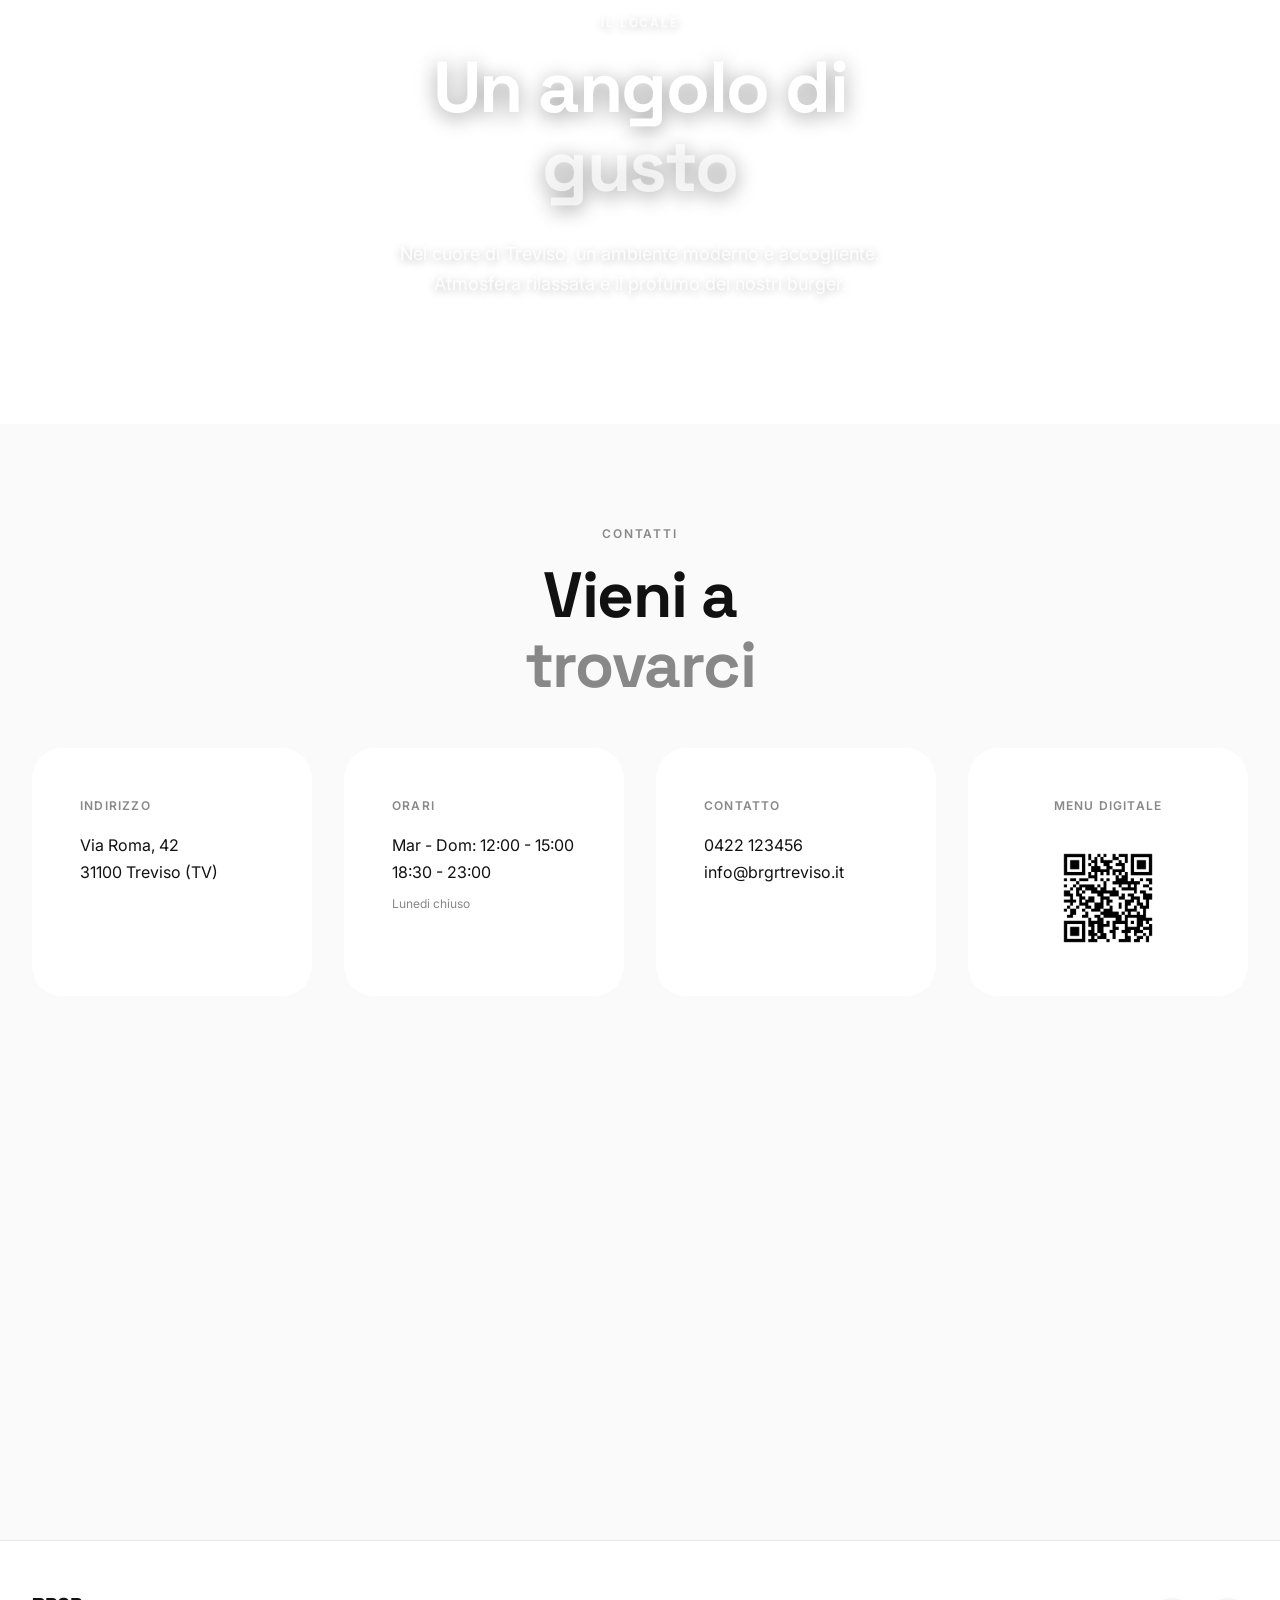
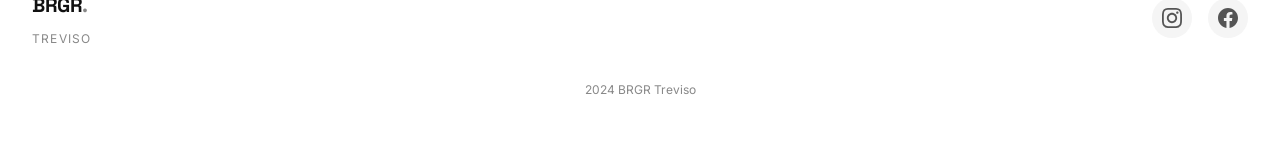
==== commit b88d5c07: "Add Awwwards-inspired creative animations and marquee sections - Add infinite marquee text with BRGR" ====
--- a/index.html
+++ b/index.html
@@ -36,16 +36,47 @@
     <!-- Hero Section -->
     <section class="hero">
         <div class="hero-content">
-            <p class="hero-tag">Treviso, Italia</p>
-            <h1 class="hero-title">Burger<br><span class="highlight">Moderni</span></h1>
-            <p class="hero-desc">Ingredienti selezionati. Preparazione artigianale.<br>Un'esperienza gastronomica unica.</p>
-            <div class="hero-buttons">
+            <p class="hero-tag animate animate-delay-1">Treviso, Italia</p>
+            <h1 class="hero-title animate animate-delay-2">Burger<br><span class="highlight">Moderni</span></h1>
+            <p class="hero-desc animate animate-delay-3">Ingredienti selezionati. Preparazione artigianale.<br>Un'esperienza gastronomica unica.</p>
+            <div class="hero-buttons animate animate-delay-4">
                 <a href="menu.html" class="btn btn-primary btn-lg">Esplora il Menu</a>
                 <a href="#contatti" class="btn btn-outline btn-lg">Dove Siamo</a>
             </div>
         </div>
-        <div class="hero-image">
-            <img src="https://images.unsplash.com/photo-1568901346375-23c9450c58cd?w=800" alt="Burger Gourmet">
+    </section>
+
+    <!-- Marquee Section 1 -->
+    <section class="marquee-section with-pattern">
+        <div class="marquee-track">
+            <div class="marquee-content">
+                <span class="marquee-text filled">BRGR</span>
+                <span class="marquee-dot"></span>
+                <span class="marquee-text">Treviso</span>
+                <span class="marquee-dot"></span>
+                <span class="marquee-text">Burger Artigianali</span>
+                <span class="marquee-dot"></span>
+                <span class="marquee-text filled">BRGR</span>
+                <span class="marquee-dot"></span>
+                <span class="marquee-text">Carne Italiana</span>
+                <span class="marquee-dot"></span>
+                <span class="marquee-text">Gusto Moderno</span>
+                <span class="marquee-dot"></span>
+            </div>
+            <div class="marquee-content">
+                <span class="marquee-text filled">BRGR</span>
+                <span class="marquee-dot"></span>
+                <span class="marquee-text">Treviso</span>
+                <span class="marquee-dot"></span>
+                <span class="marquee-text">Burger Artigianali</span>
+                <span class="marquee-dot"></span>
+                <span class="marquee-text filled">BRGR</span>
+                <span class="marquee-dot"></span>
+                <span class="marquee-text">Carne Italiana</span>
+                <span class="marquee-dot"></span>
+                <span class="marquee-text">Gusto Moderno</span>
+                <span class="marquee-dot"></span>
+            </div>
         </div>
     </section>
 
@@ -53,9 +84,9 @@
     <section id="chi-siamo" class="section section-about">
         <div class="container">
             <div class="section-grid">
-                <div class="about-content">
+                <div class="about-content animate animate-left">
                     <span class="section-tag">Chi Siamo</span>
-                    <h2 class="section-title">La nostra<br><span class="highlight">filosofia</span></h2>
+                    <h2 class="section-title">La nostra <span class="highlight">filosofia</span></h2>
                     <p>Crediamo che un grande burger nasca da ingredienti eccezionali. Selezioniamo <strong>carne 100% italiana</strong>, pane brioche artigianale e verdure fresche ogni giorno.</p>
                     <p>Un piccolo locale nel cuore di Treviso con una grande passione: creare burger che raccontano una storia di qualita e gusto.</p>
                     <div class="features">
@@ -73,7 +104,7 @@
                         </div>
                     </div>
                 </div>
-                <div class="about-image">
+                <div class="about-image animate animate-right">
                     <img src="https://dynamic-media-cdn.tripadvisor.com/media/photo-o/25/18/0e/8a/original-smash-burger.jpg?w=600&h=-1&s=1" alt="Burger in preparazione" class="about-img">
                 </div>
             </div>
@@ -83,16 +114,16 @@
     <!-- Menu Preview -->
     <section class="section section-menu-preview">
         <div class="container">
-            <div class="section-header">
+            <div class="section-header animate">
                 <div>
                     <span class="section-tag">Il Menu</span>
-                    <h2 class="section-title">I nostri<br><span class="highlight">burger</span></h2>
+                    <h2 class="section-title">I nostri <span class="highlight">burger</span></h2>
                 </div>
                 <a href="menu.html" class="btn btn-outline">Vedi tutto</a>
             </div>
 
             <div class="menu-preview-grid">
-                <div class="menu-card">
+                <div class="menu-card animate animate-delay-1">
                     <div class="menu-card-image">
                         <img src="https://images.unsplash.com/photo-1568901346375-23c9450c58cd?w=400" alt="Classic Burger">
                     </div>
@@ -102,7 +133,7 @@
                         <span class="price">9.50</span>
                     </div>
                 </div>
-                <div class="menu-card">
+                <div class="menu-card animate animate-delay-2">
                     <span class="badge">Bestseller</span>
                     <div class="menu-card-image">
                         <img src="https://images.unsplash.com/photo-1553979459-d2229ba7433b?w=400" alt="Bacon Burger">
@@ -113,7 +144,7 @@
                         <span class="price">11.50</span>
                     </div>
                 </div>
-                <div class="menu-card">
+                <div class="menu-card animate animate-delay-3">
                     <div class="menu-card-image">
                         <img src="https://images.unsplash.com/photo-1594212699903-ec8a3eca50f5?w=400" alt="Cheese Lover Burger">
                     </div>
@@ -127,43 +158,90 @@
         </div>
     </section>
 
-    <!-- QR Code Section -->
-    <section class="section section-qr">
-        <div class="container">
-            <div class="qr-box">
-                <div class="qr-image">
-                    <img src="Images/qr-code (2).png" alt="QR Code Menu BRGR" class="qr-code-img">
-                </div>
-                <div class="qr-content">
-                    <span class="section-tag">Menu Digitale</span>
-                    <h2 class="section-title">Scansiona<br><span class="highlight">e ordina</span></h2>
-                    <p>Inquadra il QR code al tavolo per accedere al menu completo dal tuo smartphone.</p>
-                </div>
-            </div>
+    <!-- Creative Divider with Big Logo -->
+    <section class="creative-divider">
+        <div class="floating-elements">
+            <span class="floating-logo">BRGR.</span>
+            <span class="floating-logo">BRGR.</span>
+            <span class="floating-logo">BRGR.</span>
+            <div class="floating-shape circle"></div>
+            <div class="floating-shape square"></div>
+        </div>
+        <div class="creative-divider-content animate">
+            <span class="creative-tagline">Est. 2024</span>
+            <span class="creative-logo">BRGR<span class="dot">.</span></span>
+            <span class="creative-tagline">Treviso</span>
+        </div>
+    </section>
+
+    <!-- Marquee Section 2 - Reverse -->
+    <section class="marquee-section reverse">
+        <div class="marquee-track">
+            <div class="marquee-content">
+                <span class="marquee-text">Smash Burger</span>
+                <span class="marquee-dot"></span>
+                <span class="marquee-text filled">100% Italiano</span>
+                <span class="marquee-dot"></span>
+                <span class="marquee-text">Pane Brioche</span>
+                <span class="marquee-dot"></span>
+                <span class="marquee-text filled">Salse Homemade</span>
+                <span class="marquee-dot"></span>
+                <span class="marquee-text">Birre Artigianali</span>
+                <span class="marquee-dot"></span>
+                <span class="marquee-text filled">BRGR</span>
+                <span class="marquee-dot"></span>
+            </div>
+            <div class="marquee-content">
+                <span class="marquee-text">Smash Burger</span>
+                <span class="marquee-dot"></span>
+                <span class="marquee-text filled">100% Italiano</span>
+                <span class="marquee-dot"></span>
+                <span class="marquee-text">Pane Brioche</span>
+                <span class="marquee-dot"></span>
+                <span class="marquee-text filled">Salse Homemade</span>
+                <span class="marquee-dot"></span>
+                <span class="marquee-text">Birre Artigianali</span>
+                <span class="marquee-dot"></span>
+                <span class="marquee-text filled">BRGR</span>
+                <span class="marquee-dot"></span>
+            </div>
+        </div>
+    </section>
+
+    <!-- Il Locale - Hero Style -->
+    <section class="locale-hero">
+        <div class="locale-hero-content animate">
+            <span class="section-tag">Il Locale</span>
+            <h2 class="locale-hero-title">Un angolo di<br><span class="highlight">gusto</span></h2>
+            <p class="locale-hero-desc">Nel cuore di Treviso, un ambiente moderno e accogliente.<br>Atmosfera rilassata e il profumo dei nostri burger.</p>
         </div>
     </section>
 
     <!-- Contatti -->
     <section id="contatti" class="section section-contact">
         <div class="container">
-            <div class="section-header-center">
+            <div class="section-header-center animate">
                 <span class="section-tag">Contatti</span>
                 <h2 class="section-title">Vieni a<br><span class="highlight">trovarci</span></h2>
             </div>
 
-            <div class="contact-grid">
-                <div class="contact-card">
+            <div class="contact-grid contact-grid-4">
+                <div class="contact-card animate animate-delay-1">
                     <span class="contact-label">Indirizzo</span>
                     <p>Via Roma, 42<br>31100 Treviso (TV)</p>
                 </div>
-                <div class="contact-card">
+                <div class="contact-card animate animate-delay-2">
                     <span class="contact-label">Orari</span>
                     <p>Mar - Dom: 12:00 - 15:00<br>18:30 - 23:00</p>
                     <span class="contact-note">Lunedi chiuso</span>
                 </div>
-                <div class="contact-card">
+                <div class="contact-card animate animate-delay-3">
                     <span class="contact-label">Contatto</span>
                     <p>0422 123456<br>info@brgrtreviso.it</p>
+                </div>
+                <div class="contact-card contact-card-qr animate animate-delay-4">
+                    <span class="contact-label">Menu Digitale</span>
+                    <img src="Images/qr-code (2).png" alt="QR Code Menu" class="contact-qr-img">
                 </div>
             </div>
 
@@ -211,6 +289,14 @@
         </div>
     </footer>
 
-    <script src="../script.js"></script>
+    <!-- Sticky Call Button -->
+    <a href="tel:+390422123456" class="sticky-call-btn" aria-label="Chiama per prenotare">
+        <svg width="24" height="24" viewBox="0 0 24 24" fill="currentColor">
+            <path d="M20.01 15.38c-1.23 0-2.42-.2-3.53-.56a.977.977 0 0 0-1.01.24l-1.57 1.97c-2.83-1.35-5.48-3.9-6.89-6.83l1.95-1.66c.27-.28.35-.67.24-1.02-.37-1.11-.56-2.3-.56-3.53 0-.54-.45-.99-.99-.99H4.19C3.65 3 3 3.24 3 3.99 3 13.28 10.73 21 20.01 21c.71 0 .99-.63.99-1.18v-3.45c0-.54-.45-.99-.99-.99z"/>
+        </svg>
+        <span>Prenota</span>
+    </a>
+
+    <script src="script.js"></script>
 </body>
 </html>
--- a/styles.css
+++ b/styles.css
@@ -39,11 +39,304 @@
     --transition-normal: 0.3s ease;
     --transition-slow: 0.5s ease;
 
-    /* Border Radius */
-    --radius-sm: 8px;
-    --radius-md: 16px;
-    --radius-lg: 24px;
+    /* Border Radius - Aumentati per stile più morbido */
+    --radius-sm: 12px;
+    --radius-md: 20px;
+    --radius-lg: 30px;
+    --radius-xl: 40px;
     --radius-full: 9999px;
+}
+
+/* =====================================================
+   ANIMATIONS
+   ===================================================== */
+
+@keyframes fadeIn {
+    from { opacity: 0; }
+    to { opacity: 1; }
+}
+
+@keyframes fadeInUp {
+    from {
+        opacity: 0;
+        transform: translateY(40px);
+    }
+    to {
+        opacity: 1;
+        transform: translateY(0);
+    }
+}
+
+@keyframes fadeInLeft {
+    from {
+        opacity: 0;
+        transform: translateX(-40px);
+    }
+    to {
+        opacity: 1;
+        transform: translateX(0);
+    }
+}
+
+@keyframes fadeInRight {
+    from {
+        opacity: 0;
+        transform: translateX(40px);
+    }
+    to {
+        opacity: 1;
+        transform: translateX(0);
+    }
+}
+
+.animate {
+    opacity: 0;
+}
+
+.animate.visible {
+    animation: fadeInUp 0.8s ease forwards;
+}
+
+.animate-left.visible {
+    animation: fadeInLeft 0.8s ease forwards;
+}
+
+.animate-right.visible {
+    animation: fadeInRight 0.8s ease forwards;
+}
+
+.animate-delay-1 { animation-delay: 0.1s; }
+.animate-delay-2 { animation-delay: 0.2s; }
+.animate-delay-3 { animation-delay: 0.3s; }
+.animate-delay-4 { animation-delay: 0.4s; }
+
+/* =====================================================
+   MARQUEE ANIMATION - Awwwards Style
+   ===================================================== */
+
+@keyframes marquee {
+    0% { transform: translateX(0); }
+    100% { transform: translateX(-50%); }
+}
+
+@keyframes marquee-reverse {
+    0% { transform: translateX(-50%); }
+    100% { transform: translateX(0); }
+}
+
+@keyframes float {
+    0%, 100% { transform: translateY(0) rotate(0deg); }
+    50% { transform: translateY(-20px) rotate(5deg); }
+}
+
+@keyframes pulse-glow {
+    0%, 100% { opacity: 0.3; transform: scale(1); }
+    50% { opacity: 0.6; transform: scale(1.1); }
+}
+
+.marquee-section {
+    overflow: hidden;
+    background: var(--color-black);
+    padding: var(--spacing-lg) 0;
+    position: relative;
+}
+
+.marquee-track {
+    display: flex;
+    width: max-content;
+    animation: marquee 25s linear infinite;
+}
+
+.marquee-section:hover .marquee-track {
+    animation-play-state: paused;
+}
+
+.marquee-content {
+    display: flex;
+    align-items: center;
+    gap: var(--spacing-xl);
+    padding: 0 var(--spacing-xl);
+}
+
+.marquee-text {
+    font-family: var(--font-heading);
+    font-size: clamp(2rem, 5vw, 4rem);
+    font-weight: 700;
+    color: transparent;
+    -webkit-text-stroke: 1px rgba(255, 255, 255, 0.4);
+    text-transform: uppercase;
+    letter-spacing: 0.05em;
+    white-space: nowrap;
+    transition: all var(--transition-normal);
+}
+
+.marquee-text.filled {
+    color: var(--color-white);
+    -webkit-text-stroke: none;
+}
+
+.marquee-dot {
+    width: 12px;
+    height: 12px;
+    background: var(--color-white);
+    border-radius: 50%;
+    flex-shrink: 0;
+}
+
+/* Reverse Marquee */
+.marquee-section.reverse .marquee-track {
+    animation: marquee-reverse 25s linear infinite;
+}
+
+/* Marquee with pattern background */
+.marquee-section.with-pattern {
+    background: linear-gradient(135deg, var(--color-black) 0%, var(--color-darker) 100%);
+}
+
+.marquee-section.with-pattern::before {
+    content: '';
+    position: absolute;
+    top: 0;
+    left: 0;
+    right: 0;
+    bottom: 0;
+    background-image:
+        radial-gradient(circle at 20% 50%, rgba(255,255,255,0.03) 0%, transparent 50%),
+        radial-gradient(circle at 80% 50%, rgba(255,255,255,0.03) 0%, transparent 50%);
+    pointer-events: none;
+}
+
+/* =====================================================
+   FLOATING DECORATIVE ELEMENTS
+   ===================================================== */
+
+.floating-elements {
+    position: absolute;
+    top: 0;
+    left: 0;
+    right: 0;
+    bottom: 0;
+    pointer-events: none;
+    overflow: hidden;
+    z-index: 1;
+}
+
+.floating-logo {
+    position: absolute;
+    font-family: var(--font-heading);
+    font-size: clamp(4rem, 15vw, 12rem);
+    font-weight: 700;
+    color: rgba(255, 255, 255, 0.03);
+    white-space: nowrap;
+    animation: float 8s ease-in-out infinite;
+}
+
+.floating-logo:nth-child(1) {
+    top: 10%;
+    left: -5%;
+    animation-delay: 0s;
+}
+
+.floating-logo:nth-child(2) {
+    top: 60%;
+    right: -5%;
+    animation-delay: 2s;
+}
+
+.floating-logo:nth-child(3) {
+    bottom: 10%;
+    left: 30%;
+    animation-delay: 4s;
+    font-size: clamp(3rem, 10vw, 8rem);
+}
+
+/* Geometric shapes */
+.floating-shape {
+    position: absolute;
+    border: 1px solid rgba(255, 255, 255, 0.1);
+    animation: pulse-glow 6s ease-in-out infinite;
+}
+
+.floating-shape.circle {
+    width: 200px;
+    height: 200px;
+    border-radius: 50%;
+}
+
+.floating-shape.square {
+    width: 150px;
+    height: 150px;
+    transform: rotate(45deg);
+}
+
+.floating-shape:nth-child(1) {
+    top: 15%;
+    right: 10%;
+    animation-delay: 0s;
+}
+
+.floating-shape:nth-child(2) {
+    bottom: 20%;
+    left: 5%;
+    animation-delay: 3s;
+}
+
+/* =====================================================
+   CREATIVE DIVIDER SECTION
+   ===================================================== */
+
+.creative-divider {
+    background: var(--color-black);
+    padding: var(--spacing-xxl) 0;
+    position: relative;
+    overflow: hidden;
+}
+
+.creative-divider-content {
+    display: flex;
+    align-items: center;
+    justify-content: center;
+    gap: var(--spacing-xl);
+    position: relative;
+    z-index: 2;
+}
+
+.creative-logo {
+    font-family: var(--font-heading);
+    font-size: clamp(5rem, 15vw, 12rem);
+    font-weight: 700;
+    color: var(--color-white);
+    line-height: 1;
+    position: relative;
+}
+
+.creative-logo .dot {
+    color: var(--color-gray);
+}
+
+.creative-tagline {
+    font-size: 0.875rem;
+    font-weight: 500;
+    letter-spacing: 0.2em;
+    text-transform: uppercase;
+    color: rgba(255, 255, 255, 0.5);
+    writing-mode: vertical-rl;
+    text-orientation: mixed;
+}
+
+/* Background grid pattern */
+.creative-divider::before {
+    content: '';
+    position: absolute;
+    top: 0;
+    left: 0;
+    right: 0;
+    bottom: 0;
+    background-image:
+        linear-gradient(rgba(255,255,255,0.02) 1px, transparent 1px),
+        linear-gradient(90deg, rgba(255,255,255,0.02) 1px, transparent 1px);
+    background-size: 50px 50px;
+    pointer-events: none;
 }
 
 /* Reset & Base */
@@ -240,68 +533,110 @@
 
 .mobile-menu-btn span {
     display: block;
-    width: 20px;
-    height: 1.5px;
+    width: 24px;
+    height: 2px;
     background: var(--color-black);
     transition: all var(--transition-fast);
 }
 
-/* =====================================================
-   HERO SECTION
+.mobile-menu-btn.active span:first-child {
+    transform: rotate(45deg) translate(5px, 5px);
+}
+
+.mobile-menu-btn.active span:last-child {
+    transform: rotate(-45deg) translate(5px, -5px);
+}
+
+/* =====================================================
+   HERO SECTION - Full Screen Background Style
    ===================================================== */
 
 .hero {
     min-height: 100vh;
-    display: grid;
-    grid-template-columns: 1fr 1fr;
+    display: flex;
     align-items: center;
-    padding-top: 100px;
+    justify-content: center;
+    text-align: center;
+    position: relative;
+    background-image: linear-gradient(rgba(0, 0, 0, 0.55), rgba(0, 0, 0, 0.55)),
+                      url('https://images.unsplash.com/photo-1568901346375-23c9450c58cd?w=1600');
+    background-size: cover;
+    background-position: center;
+    background-attachment: fixed;
     overflow: hidden;
 }
 
 .hero-content {
-    padding: var(--spacing-xxl);
-    padding-left: calc((100vw - 1280px) / 2 + var(--spacing-lg));
+    padding: var(--spacing-xxl) var(--spacing-lg);
+    max-width: 800px;
+    z-index: 2;
 }
 
 .hero-tag {
-    font-size: 0.75rem;
+    font-size: 0.875rem;
     font-weight: 600;
-    letter-spacing: 0.15em;
+    letter-spacing: 0.2em;
     text-transform: uppercase;
-    color: var(--color-gray);
+    color: rgba(255, 255, 255, 0.8);
     margin-bottom: var(--spacing-md);
+    text-shadow: 0 2px 10px rgba(0, 0, 0, 0.3);
 }
 
 .hero-title {
-    font-size: clamp(3.5rem, 8vw, 6rem);
+    font-size: clamp(3.5rem, 10vw, 7rem);
     line-height: 1;
     margin-bottom: var(--spacing-lg);
+    color: var(--color-white);
+    text-shadow: 0 4px 20px rgba(0, 0, 0, 0.4);
+}
+
+.hero-title .highlight {
+    color: rgba(255, 255, 255, 0.7);
 }
 
 .hero-desc {
-    font-size: 1.125rem;
-    color: var(--color-gray-dark);
+    font-size: 1.25rem;
+    color: rgba(255, 255, 255, 0.9);
     margin-bottom: var(--spacing-xl);
     line-height: 1.7;
-    max-width: 400px;
+    max-width: 500px;
+    margin-left: auto;
+    margin-right: auto;
+    text-shadow: 0 2px 10px rgba(0, 0, 0, 0.3);
 }
 
 .hero-buttons {
     display: flex;
-    gap: var(--spacing-sm);
+    gap: var(--spacing-md);
     flex-wrap: wrap;
+    justify-content: center;
+}
+
+.hero-buttons .btn-primary {
+    background: var(--color-white);
+    color: var(--color-black);
+    border-color: var(--color-white);
+}
+
+.hero-buttons .btn-primary:hover {
+    background: transparent;
+    color: var(--color-white);
+    transform: translateY(-3px);
+}
+
+.hero-buttons .btn-outline {
+    border-color: rgba(255, 255, 255, 0.5);
+    color: var(--color-white);
+}
+
+.hero-buttons .btn-outline:hover {
+    background: var(--color-white);
+    color: var(--color-black);
+    border-color: var(--color-white);
 }
 
 .hero-image {
-    height: 100vh;
-    position: relative;
-}
-
-.hero-image img {
-    width: 100%;
-    height: 100%;
-    object-fit: cover;
+    display: none;
 }
 
 /* =====================================================
@@ -333,6 +668,11 @@
 .about-content p strong {
     color: var(--color-black);
     font-weight: 600;
+}
+
+.about-image {
+    overflow: hidden;
+    border-radius: var(--radius-lg);
 }
 
 .about-image .about-img {
@@ -341,6 +681,11 @@
     border-radius: var(--radius-lg);
     object-fit: cover;
     aspect-ratio: 4/3;
+    transition: transform var(--transition-slow);
+}
+
+.about-image:hover .about-img {
+    transform: scale(1.08);
 }
 
 .features {
@@ -370,6 +715,87 @@
 }
 
 /* =====================================================
+   IL LOCALE HERO SECTION
+   ===================================================== */
+
+.locale-hero {
+    min-height: 60vh;
+    display: flex;
+    align-items: center;
+    justify-content: center;
+    text-align: center;
+    position: relative;
+    background-image: linear-gradient(rgba(0, 0, 0, 0.55), rgba(0, 0, 0, 0.55)),
+                      url('https://images.unsplash.com/photo-1517248135467-4c7edcad34c4?w=1600');
+    background-size: cover;
+    background-position: center;
+    background-attachment: fixed;
+}
+
+.locale-hero-content {
+    padding: var(--spacing-xxl) var(--spacing-lg);
+    max-width: 700px;
+    z-index: 2;
+}
+
+.locale-hero-content .section-tag {
+    color: rgba(255, 255, 255, 0.8);
+    text-shadow: 0 2px 10px rgba(0, 0, 0, 0.3);
+}
+
+.locale-hero-title {
+    font-size: clamp(2.5rem, 6vw, 4.5rem);
+    line-height: 1.1;
+    margin-bottom: var(--spacing-lg);
+    color: var(--color-white);
+    text-shadow: 0 4px 20px rgba(0, 0, 0, 0.4);
+}
+
+.locale-hero-title .highlight {
+    color: rgba(255, 255, 255, 0.7);
+}
+
+.locale-hero-desc {
+    font-size: 1.125rem;
+    color: rgba(255, 255, 255, 0.9);
+    line-height: 1.7;
+    text-shadow: 0 2px 10px rgba(0, 0, 0, 0.3);
+}
+
+/* =====================================================
+   STICKY CALL BUTTON
+   ===================================================== */
+
+.sticky-call-btn {
+    position: fixed;
+    bottom: var(--spacing-lg);
+    right: var(--spacing-lg);
+    display: flex;
+    align-items: center;
+    gap: var(--spacing-xs);
+    background: var(--color-black);
+    color: var(--color-white);
+    padding: var(--spacing-sm) var(--spacing-lg);
+    border-radius: var(--radius-full);
+    font-size: 0.875rem;
+    font-weight: 600;
+    text-decoration: none;
+    box-shadow: 0 10px 40px rgba(0, 0, 0, 0.3);
+    z-index: 999;
+    transition: all var(--transition-normal);
+}
+
+.sticky-call-btn:hover {
+    background: var(--color-dark);
+    transform: translateY(-3px);
+    box-shadow: 0 15px 50px rgba(0, 0, 0, 0.4);
+}
+
+.sticky-call-btn svg {
+    flex-shrink: 0;
+}
+
+/* =====================================================
    MENU PREVIEW
    ===================================================== */
 
@@ -399,13 +825,14 @@
     background: var(--color-white);
     border-radius: var(--radius-lg);
     overflow: hidden;
-    transition: all var(--transition-normal);
+    transition: all var(--transition-slow);
     position: relative;
+    box-shadow: 0 10px 40px rgba(0, 0, 0, 0.06);
 }
 
 .menu-card:hover {
-    transform: translateY(-8px);
-    box-shadow: 0 20px 60px rgba(0, 0, 0, 0.08);
+    transform: translateY(-12px);
+    box-shadow: 0 30px 80px rgba(0, 0, 0, 0.12);
 }
 
 .menu-card .badge {
@@ -436,7 +863,7 @@
 }
 
 .menu-card:hover .menu-card-image img {
-    transform: scale(1.05);
+    transform: scale(1.15);
 }
 
 .menu-card-content {
@@ -518,10 +945,28 @@
     margin-bottom: var(--spacing-xl);
 }
 
+.contact-grid-4 {
+    grid-template-columns: repeat(4, 1fr);
+}
+
 .contact-card {
     background: var(--color-white);
     padding: var(--spacing-xl);
     border-radius: var(--radius-lg);
+}
+
+.contact-card-qr {
+    display: flex;
+    flex-direction: column;
+    align-items: center;
+    text-align: center;
+}
+
+.contact-qr-img {
+    width: 100px;
+    height: 100px;
+    margin-top: var(--spacing-sm);
+    border-radius: var(--radius-sm);
 }
 
 .contact-label {
@@ -662,7 +1107,7 @@
 
 .menu-hero {
     background: var(--color-off-white);
-    padding: var(--spacing-xxl) 0;
+    padding: var(--spacing-md) 0;
     text-align: center;
 }
 
@@ -691,6 +1136,12 @@
     gap: var(--spacing-lg);
     padding: var(--spacing-md) 0;
     overflow-x: auto;
+    -ms-overflow-style: none;
+    scrollbar-width: none;
+}
+
+.menu-nav-items::-webkit-scrollbar {
+    display: none;
 }
 
 .menu-nav-item {
@@ -876,25 +1327,7 @@
 
 @media (max-width: 1024px) {
     .hero {
-        grid-template-columns: 1fr;
-        min-height: auto;
-    }
-
-    .hero-content {
-        padding: 120px var(--spacing-lg) var(--spacing-xxl);
-        text-align: center;
-    }
-
-    .hero-desc {
-        max-width: 100%;
-    }
-
-    .hero-buttons {
-        justify-content: center;
-    }
-
-    .hero-image {
-        height: 60vh;
+        background-attachment: scroll;
     }
 
     .section-grid {
@@ -909,13 +1342,13 @@
         margin-right: auto;
     }
 
-    .contact-grid {
-        grid-template-columns: 1fr;
-    }
-
-    .qr-box {
-        flex-direction: column;
-        text-align: center;
+    .contact-grid,
+    .contact-grid-4 {
+        grid-template-columns: repeat(2, 1fr);
+    }
+
+    .locale-hero {
+        background-attachment: scroll;
     }
 }
 
@@ -970,6 +1403,17 @@
         top: 70px;
     }
 
+    .menu-nav-items {
+        justify-content: flex-start;
+        gap: var(--spacing-sm);
+        padding: var(--spacing-sm) var(--spacing-md);
+    }
+
+    .menu-nav-item {
+        padding: var(--spacing-xs) var(--spacing-sm);
+        font-size: 0.75rem;
+    }
+
     .menu-section {
         scroll-margin-top: 130px;
     }
@@ -979,6 +1423,42 @@
         gap: var(--spacing-lg);
         text-align: center;
     }
+
+    /* Menu preview compatto su mobile */
+    .menu-preview-grid {
+        gap: var(--spacing-md);
+    }
+
+    .menu-card-image {
+        height: 160px;
+    }
+
+    .menu-card-content {
+        padding: var(--spacing-md);
+    }
+
+    .menu-card p {
+        display: none;
+    }
+
+    .menu-card h3 {
+        margin-bottom: var(--spacing-xs);
+    }
+
+    .contact-grid,
+    .contact-grid-4 {
+        grid-template-columns: 1fr;
+    }
+
+    .sticky-call-btn {
+        bottom: var(--spacing-md);
+        right: var(--spacing-md);
+        padding: var(--spacing-sm) var(--spacing-md);
+    }
+
+    .sticky-call-btn span {
+        display: none;
+    }
 }
 
 @media (max-width: 480px) {
@@ -990,7 +1470,54 @@
         font-size: 3rem;
     }
 
+    .locale-hero-title {
+        font-size: 2rem;
+    }
+
     .section {
         padding: var(--spacing-xl) 0;
     }
-}
+
+    /* Marquee responsive */
+    .marquee-text {
+        font-size: 1.5rem;
+    }
+
+    .marquee-content {
+        gap: var(--spacing-md);
+        padding: 0 var(--spacing-md);
+    }
+
+    .marquee-dot {
+        width: 8px;
+        height: 8px;
+    }
+
+    /* Creative divider responsive */
+    .creative-logo {
+        font-size: 4rem;
+    }
+
+    .creative-tagline {
+        font-size: 0.625rem;
+        letter-spacing: 0.15em;
+    }
+
+    .creative-divider {
+        padding: var(--spacing-xl) 0;
+    }
+
+    .floating-logo {
+        font-size: 3rem;
+    }
+
+    .floating-shape.circle {
+        width: 100px;
+        height: 100px;
+    }
+
+    .floating-shape.square {
+        width: 80px;
+        height: 80px;
+    }
+}
